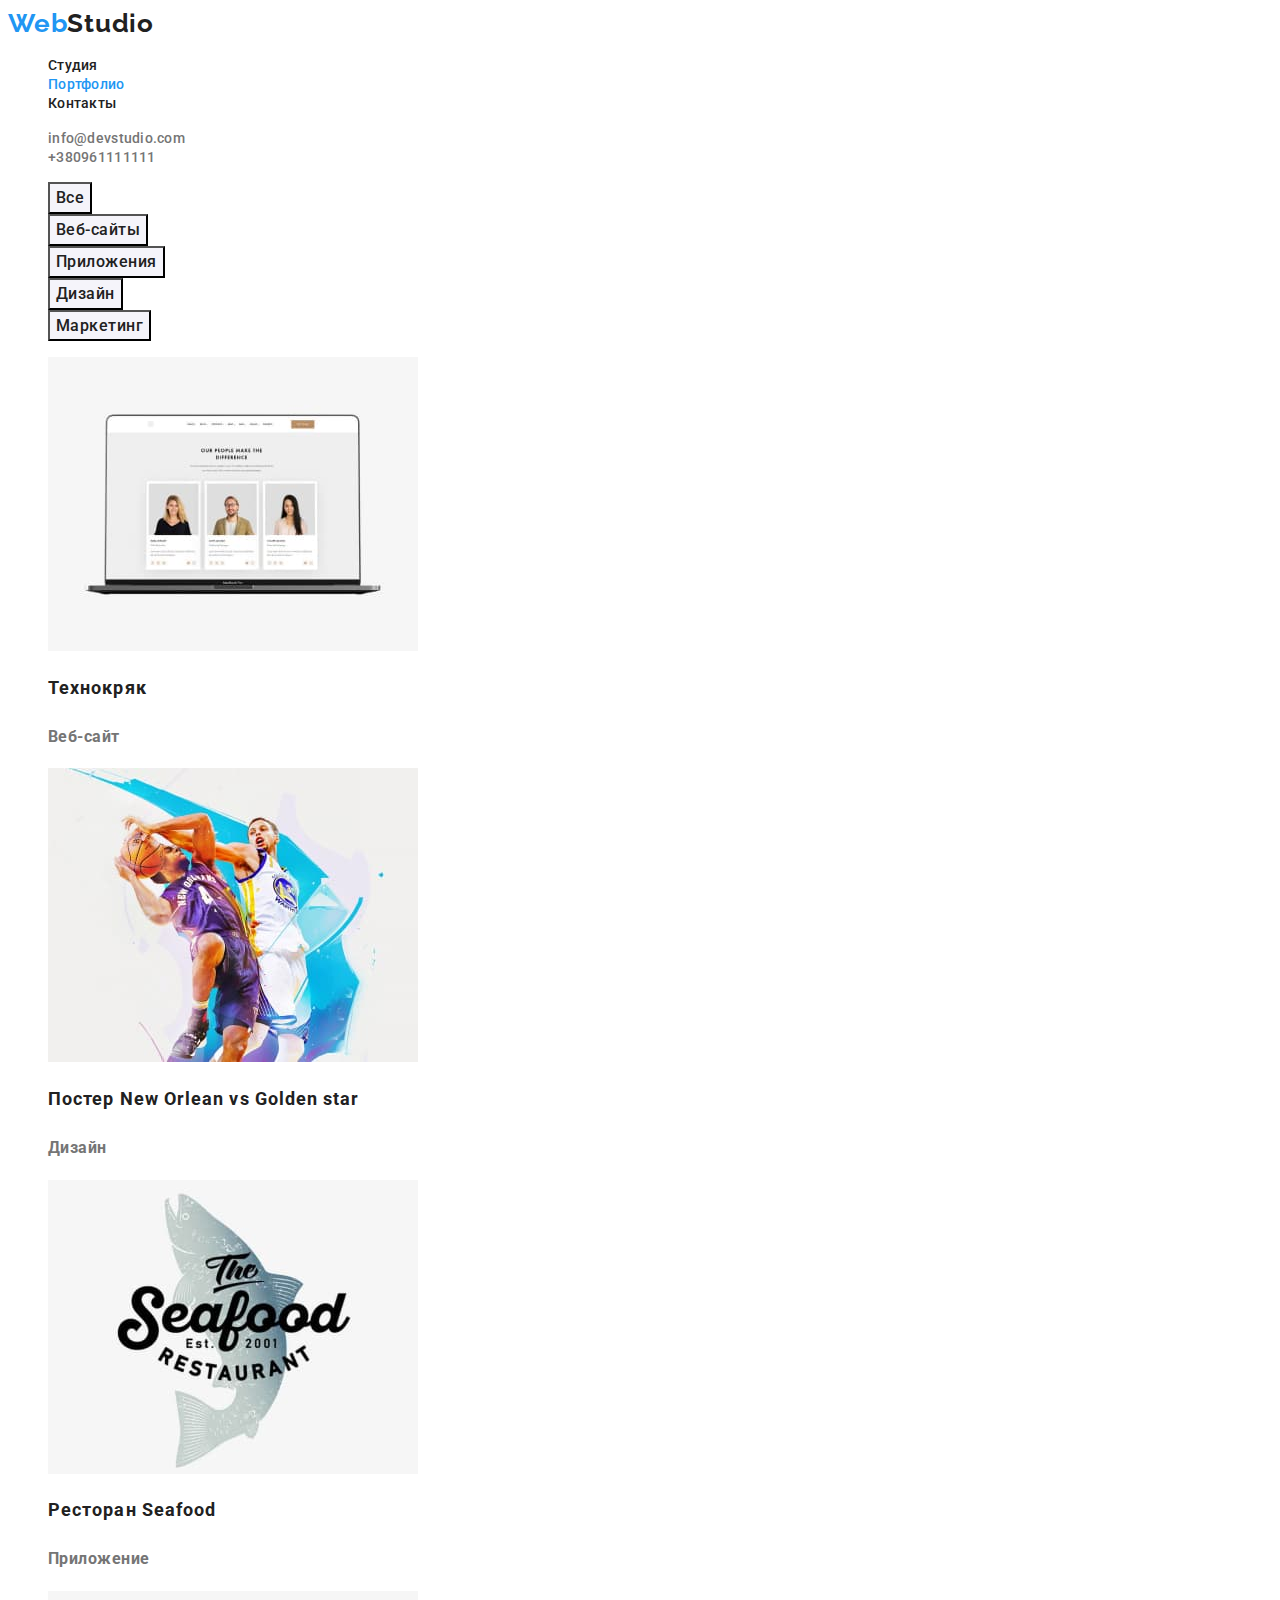
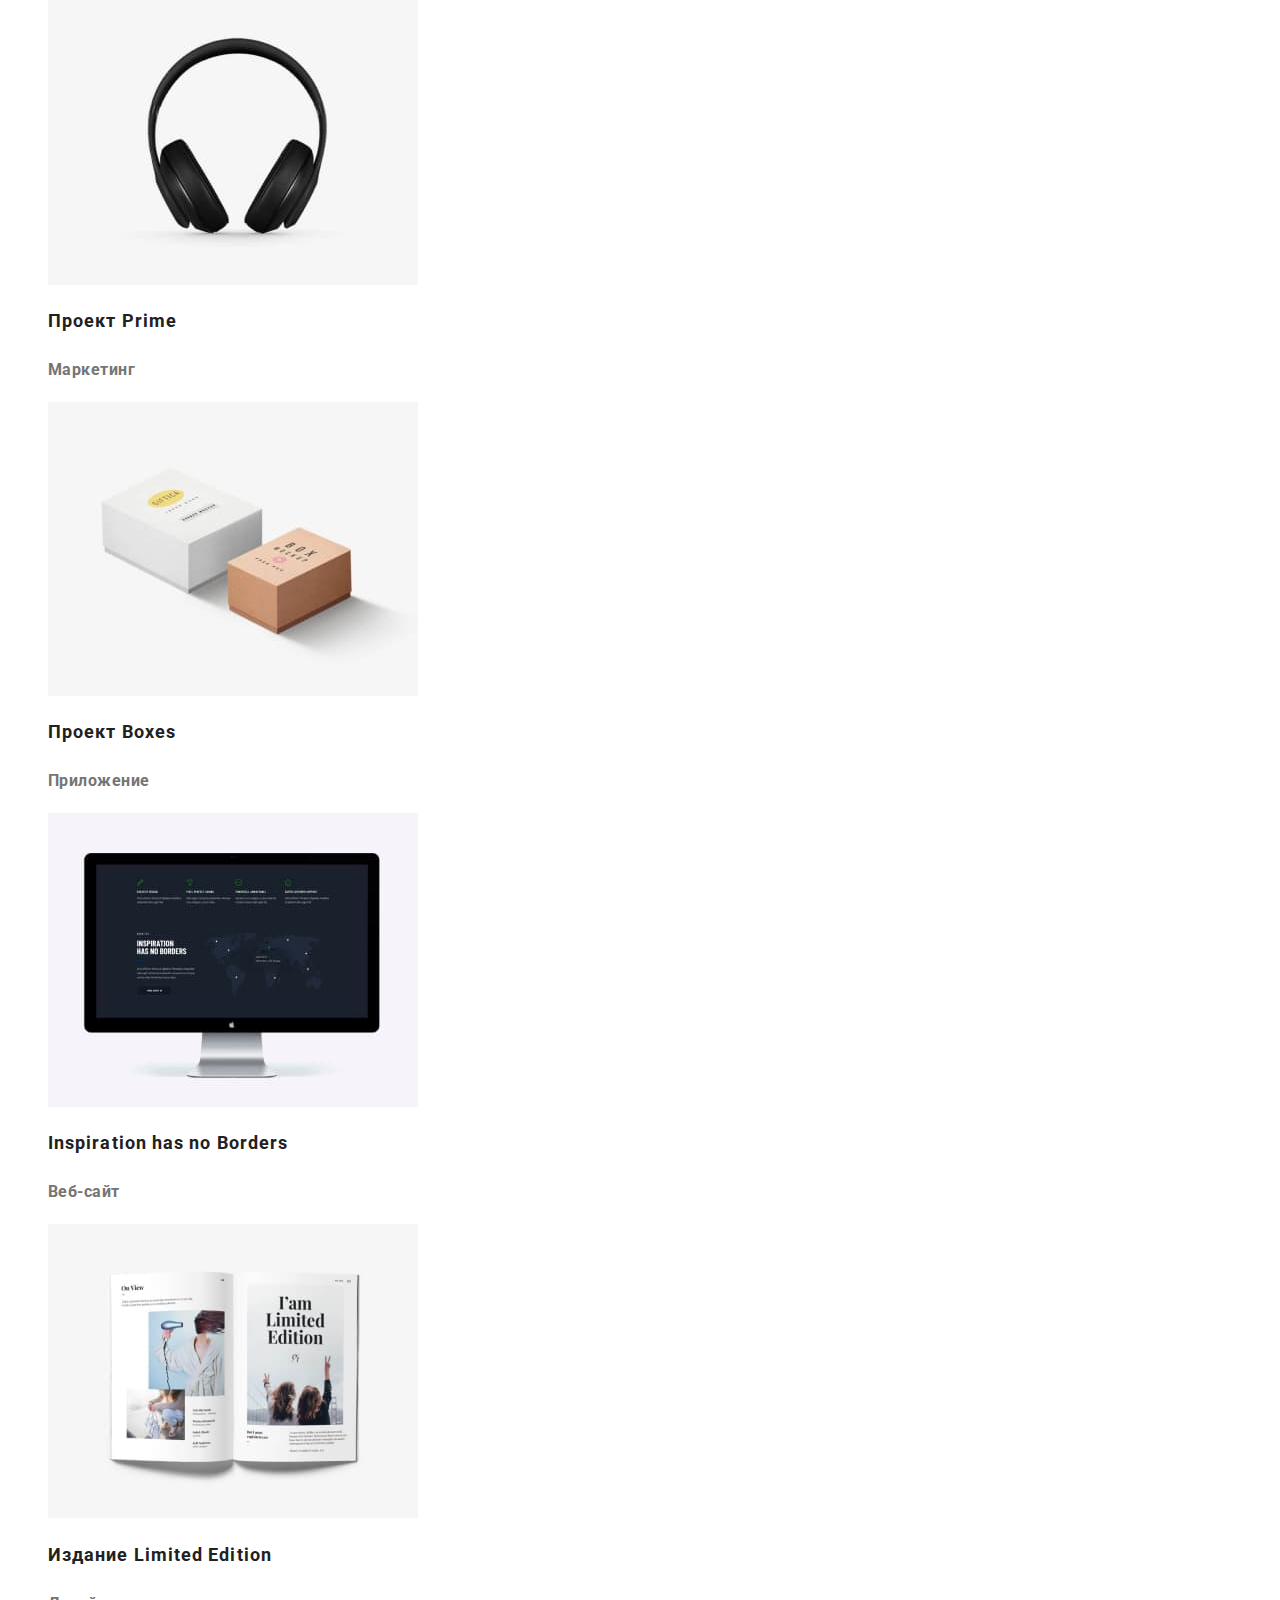
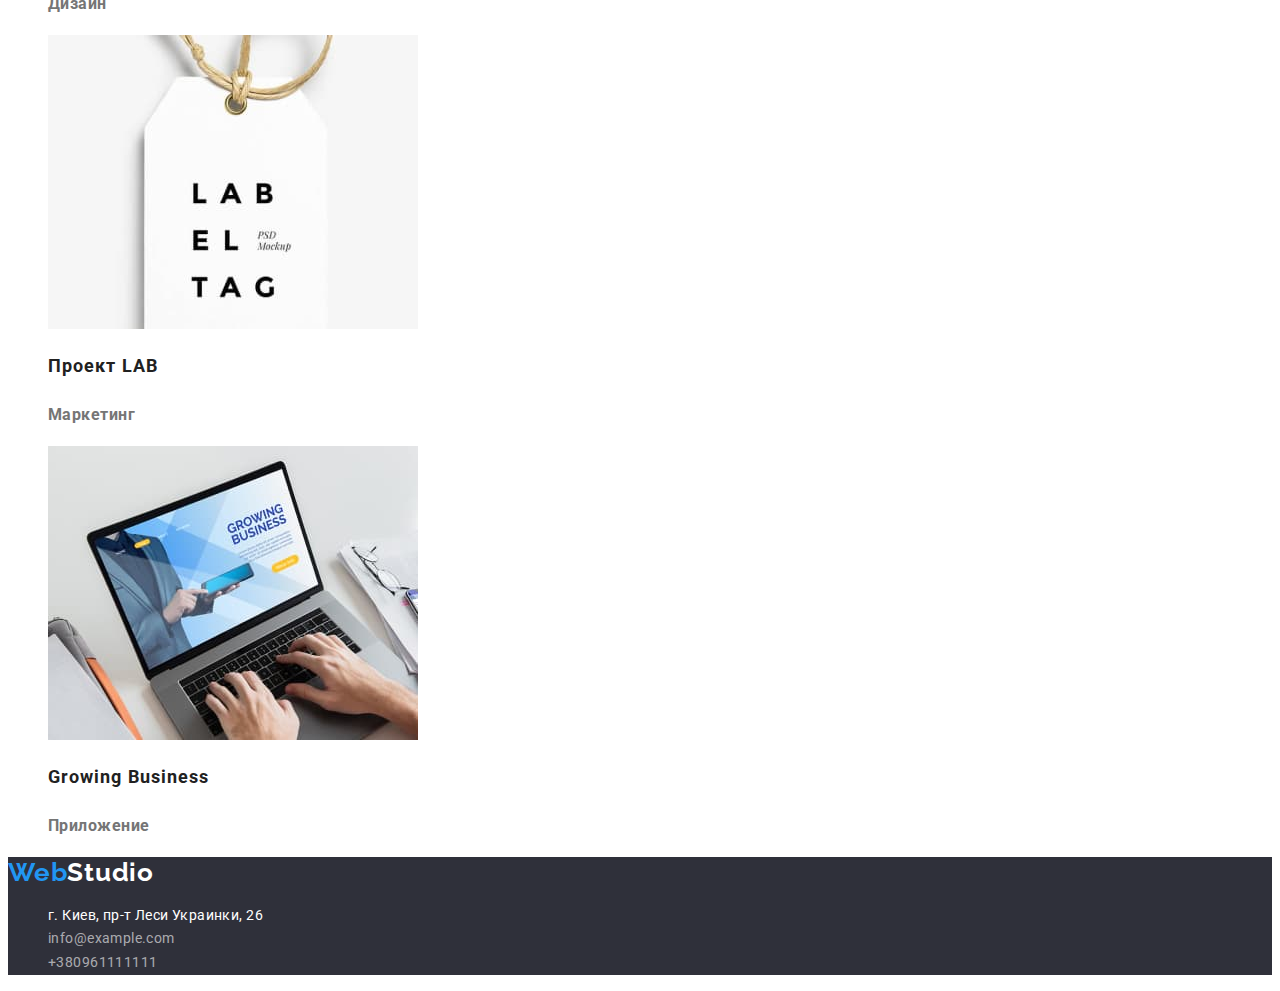
==== portfolio.html @ d982c3d4 "Initial commit" ====
<!DOCTYPE html>
<html lang="en">
  <head>
    <meta charset="UTF-8" />
    <meta http-equiv="X-UA-Compatible" content="IE=edge" />
    <meta name="viewport" content="width=device-width, initial-scale=1.0" />
    <title>Портфолио</title>
    <!--Шрифты-->
    <link
      rel="stylesheet"
      href="https://fonts.googleapis.com/css2?family=Raleway:wght@700&family=Roboto:wght@400;500;700;900&display=swap"
    />
    <link rel="stylesheet" href="./css/styles.css" />
  </head>
  <body>
    <!--Шапка сайта-->
    <header class="header">
      <!--Логотип-->
      <a class="logo-left link" href="./index.html" lang="en"
        >Web<span class="logo-right">Studio</span></a
      >
      <!--Навигация сайта-->
      <nav class="navigation">
        <ul class="navigation-list">
          <li class="navigation-item"><a class="nav-link link" href="./index.html">Студия</a></li>
          <li class="navigation-item">
            <a class="current link" href="./portfolio.html">Портфолио</a>
          </li>
          <li class="navigation-item"><a class="nav-link link" href="">Контакты</a></li>
        </ul>
      </nav>
      <!--Контакты-->
      <ul class="header-group">
        <li class="header-group-item">
          <a class="header-email-phone link" href="mailto:info@devstudio.com">info@devstudio.com</a>
        </li>
        <li class="header-group-item">
          <a class="header-email-phone link" href="tel:+380961111111">+380961111111</a>
        </li>
      </ul>
    </header>
    <main>
      <!--Секция фильтр-->
      <section>
        <h1 class="filter-title visually-hidden">Фильтр</h1>
        <ul class="filter-list-btn">
          <li><button class="btn-filter" type="button">Все</button></li>
          <li><button class="btn-filter" type="button">Веб-сайты</button></li>
          <li><button class="btn-filter" type="button">Приложения</button></li>
          <li><button class="btn-filter" type="button">Дизайн</button></li>
          <li><button class="btn-filter" type="button">Маркетинг</button></li>
        </ul>
        <ul class="services">
          <li class="services-item">
            <a href=""
              ><img
                src="./images/img-portfolio/technocryac.jpg"
                alt="Ноутбук"
                width="370"
                height="294" /></a
            ><h2 class="services-name">Технокряк
            <p class="services-text">Веб-сайт</p>
          </li>
          <li class="services-item">
            <a href=""
              ><img
                src="./images/img-portfolio/poster.jpg"
                alt="Баскетболисты"
                width="370"
                height="294" /></a
            ><h2 class="services-name">Постер New Orlean vs Golden star
            <p class="services-text">Дизайн</p>
          </li>
          <li class="services-item">
            <a href=""
              ><img
                src="./images/img-portfolio/restaurant.jpg"
                alt="Борд ресторана"
                width="370"
                height="294" /></a
            ><h2 class="services-name">Ресторан Seafood
            <p class="services-text">Приложение</p>
          </li>
          <li class="services-item">
            <a href=""
              ><img
                src="./images/img-portfolio/project.jpg"
                alt="Наушники"
                width="370"
                height="294" /></a
            ><h2 class="services-name">Проект Prime
            <p class="services-text">Маркетинг</p>
          </li>
          <li class="services-item">
            <a href=""
              ><img
                src="./images/img-portfolio/boxes.jpg"
                alt="Две коробки"
                width="370"
                height="294" /></a
            ><h2 class="services-name">Проект Boxes
            <p class="services-text">Приложение</p>
          </li>
          <li class="services-item">
            <a href=""
              ><img
                src="./images/img-portfolio/edition.jpg"
                alt="Монитор"
                width="370"
                height="294" /></a
            ><h2 class="services-name">Inspiration has no Borders
            <p class="services-text">Веб-сайт</p>
          </li>
          <li class="services-item">
            <a href=""
              ><img
                src="./images/img-portfolio/limited.jpg"
                alt="Открытая книга"
                width="370"
                height="294" /></a
            ><h2 class="services-name">Издание Limited Edition
            <p class="services-text">Дизайн</p>
          </li>
          <li class="services-item">
            <a href=""
              ><img
                src="./images/img-portfolio/lab.jpg"
                alt="Рекламный брелок"
                width="370"
                height="294" /></a
            ><h2 class="services-name">Проект LAB
            <p class="services-text">Маркетинг</p>
          </li>
          <li class="services-item">
            <a href=""
              ><img
                src="./images/img-portfolio/bisness.jpg"
                alt="Пальцы на клавиатуре ноутбука"
                width="370"
                height="294" /></a
            ><h2 class="services-name">Growing Business
            <p class="services-text">Приложение</p>
          </li>
        </ul>
      </section>
    </main>
      <!--Подвальная часть сайта-->
      <footer class="footer">
        <!--Логотип-->
        <a class="logo-left link" href="./index.html" lang="en"
          >Web<span class="logo-right-foot">Studio</span></a
        >
        <address class="address">
          <ul class="address-list">
            <li class="address-link">
              <a
                class="address-link link"
                href="https://goo.gl/maps/f1McvQRz6KP4o4kd8"
                target="_blank"
                rel="noreferrer noopener"
                >г. Киев, пр-т Леси Украинки, 26</a
              >
            </li>
            <li class="address-link">
              <a class="email-link link" href="mailto:info@example.com">info@example.com</a>
            </li>
            <li class="address-link">
              <a class="tel-link link" href="tel:+380961111111">+380961111111</a>
            </li>
          </ul>
        </address>
      </footer>
  </body>
</html>
---- css/styles.css ----
:root {
  /* --fonts-- */
--main-font:'Roboto', sans-serif;
--second-font: 'Raleway', sans-serif;

  /* --text colors-- */
--accent-cl: #212121;
--main-text-cl: #FFFFFF;
--second-text-cl: #2196F3;
--email-phone-cl: #757575;
--btn-text-color: #F5F4FA;

  /* --bacground color-- s*/
--main-color:#FFFFFF;
--second-color: #F5F4FA;
--third-color: #2F303A;
--section-color: #E5E5E5;
--btn-color: #2196F3;
--btn-bg-color: #188CE8;
}

/* --File Index.html-- */


body {
  font-family: var(--main-font);
  background-color: var(--main-color);
  color: var(--accent-cl);
}

.link {
  text-decoration: none;
}

.visually-hidden {
  position: absolute;
  width: 1px;
  height: 1px;
  margin: -1px;
  border: 0;
  padding: 0;
  white-space: nowrap;
  clip-path: inset(100%);
  clip: rect(0 0 0 0);
  overflow: hidden;
}

/* --Header section-- */

.navigation-list, .header-group {
  list-style: none;
}

.header {
 background-color: var(--main-color);
} 

.logo-left {
  font-family: var(--second-font);
  font-weight: 700;
  font-size: 26px;
  line-height: 1.19;
  letter-spacing: 0.03em;
  color: var(--second-text-cl);
}

.logo-right {
  color: var(--accent-cl);
}

.logo-right-foot {
color: var(--main-text-cl);
}

.nav-link {
  font-weight: 500;
  font-size: 14px;
  line-height: 1.14;
  letter-spacing: 0.02em;
  color: var(--accent-cl);
}

.nav-link:hover, .nav-link:focus {
  color: var(--second-text-cl);
}

.current {
  font-weight: 500;
  font-size: 14px;
  line-height: 1.14;
  letter-spacing: 0.02em;
  color: var(--second-text-cl);
  list-style: none;
}
 
 .header-email-phone{
   font-weight: 500;
   font-size: 14px;
   line-height: 1.14;
   letter-spacing: 0.02em;
   color: var(--email-phone-cl);
 }

.header-email-phone:hover, .header-email-phone:focus {
color: var(--second-text-cl);
}

/* --Hero section-- */

.hero {
  background-color: var(--third-color);
}
.hero-title {
  font-weight: 900;
  font-size: 44px;
  line-height: 1.36;
  text-align: center;
  letter-spacing: 0.06em;
  text-transform: uppercase;
  color: var(--main-text-cl);
}

.hero-btn {
  background-color: var(--btn-color);
  color: var(--main-text-cl);
  font-family: inherit;
  font-weight: 700;
  font-size: 16px;
  line-height: 1.19;
  display: flex;
  align-items: center;
  text-align: center;
  letter-spacing: 0.06em;
  box-shadow: 0px 4px 4px rgba(0, 0, 0, 0.15);
  border-radius: 4px;
  cursor: pointer;
} 

.hero-btn:hover, .hero-btn:focus {
  background-color: var(--btn-bg-color);
  color: var(--btn-text-color);
}

/* --about section-- */

  .about-list {
list-style: none;
}

.about-title {
  font-weight: 700;
  font-size: 36px;
  line-height: 1.17;
  text-align: center;
  letter-spacing: 0.03em;
  color: var(--accent-cl);
}


.about-item-title {
    font-weight: 700;
    font-size: 14px;
    line-height: 1.71;
    letter-spacing: 0.03em;
    text-transform: uppercase;
    color: var(--accent-cl);
    }

  .about-text {
    font-size: 14px;
    line-height: 1.71;
    letter-spacing: 0.03em;
    color: var(--email-phone-cl);
    }
    
        /* --work section-- */

  .work-list {
    list-style: none;
  }

  .work-title {
    font-weight: 700;
    font-size: 36px;
    line-height: 1.17;
    text-align: center;
    letter-spacing: 0.03em;
    color: var(--accent-cl);
  }

    /* --team section-- */


  .team {
    background-color: var(--second-color);
  }

  .team-list {
    list-style: none;
  }

  .team-title {
    font-weight: 700;
    font-size: 36px;
    line-height: 1.17;
    text-align: center;
    letter-spacing: 0.03em;
    color: var(--accent-cl);
  }

  .team-worker {
    font-weight: 500;
    font-size: 16px;
    line-height: 1.19;
    text-align: center;
    letter-spacing: 0.03em;
    color: var(--accent-cl);
  }

  .team-position {
    font-weight: 400;
    font-size: 16px;
    line-height: 1.19;
    text-align: center;
    letter-spacing: 0.03em;
    color: var(--email-phone-cl);
  }

    /* --Footer section-- */

.footer {
  background-color: var(--third-color);
}

.address {
  font-style: normal;
}

.address-list {
  list-style: none;
}

.address-list {
  text-decoration: none;
}

.address-link {
  font-weight: 400;
  font-size: 14px;
  line-height: 1.7;
  letter-spacing: 0.03em; 
  color: var(--main-text-cl);
}

.address-link:hover, .address-link:focus {
  color: var(--second-text-cl);
}

.email-link, .tel-link {
  font-weight: 400;
  font-size: 14px;
  line-height: 1.71;
  letter-spacing: 0.03em;
  color: rgba(255, 255, 255, 0.6);
}

 .email-link:hover, .email-link:focus {
color: var(--second-text-cl);
}
 
 .tel-link:hover, .tel-link:focus {
color: var(--second-text-cl);
}

/* --File Portfolio.html-- */

/* --Filtr section-- */

.btn-filter {
  font-family: inherit;
  font-weight: 500;
  font-size: 16px;
  line-height: 1.62;
  text-align: center;
  letter-spacing: 0.03em;
  color: var(--accent-cl);
  background-color: var(--second-color);
  cursor: pointer;
}

.btn-filter:hover, .btn-filter:focus {
  background-color: var(--btn-color);
  color: var(--main-text-cl);
}

.filter-list-btn {
  list-style: none;
}

.services-name {
  font-weight: 700;
  font-size: 18px;
  line-height: 2.0;
  letter-spacing: 0.06em;
  color: var(--accent-cl);
  vertical-align: top;
}

.services-text {
  font-size: 16px;
  line-height: 1.88;
  letter-spacing: 0.03em;
  color: var(--email-phone-cl);
}

.services {
  list-style: none;
}
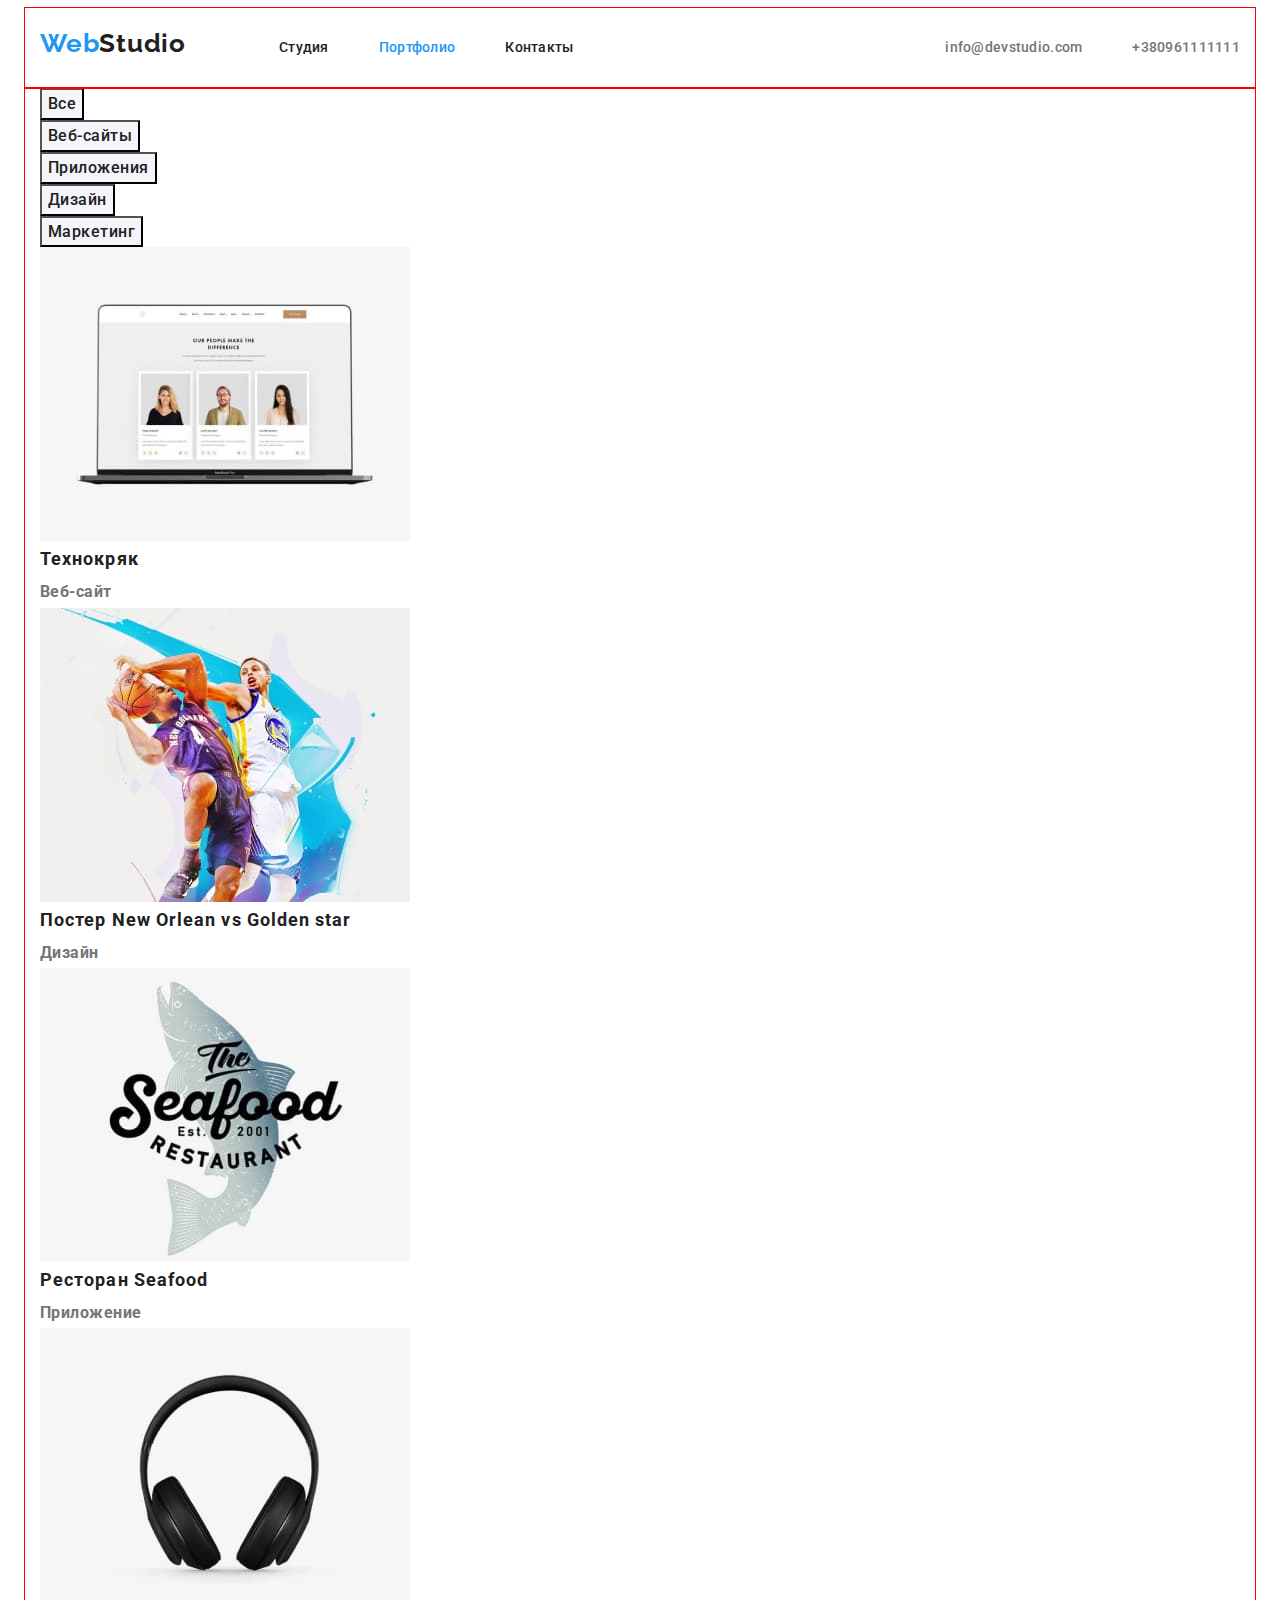
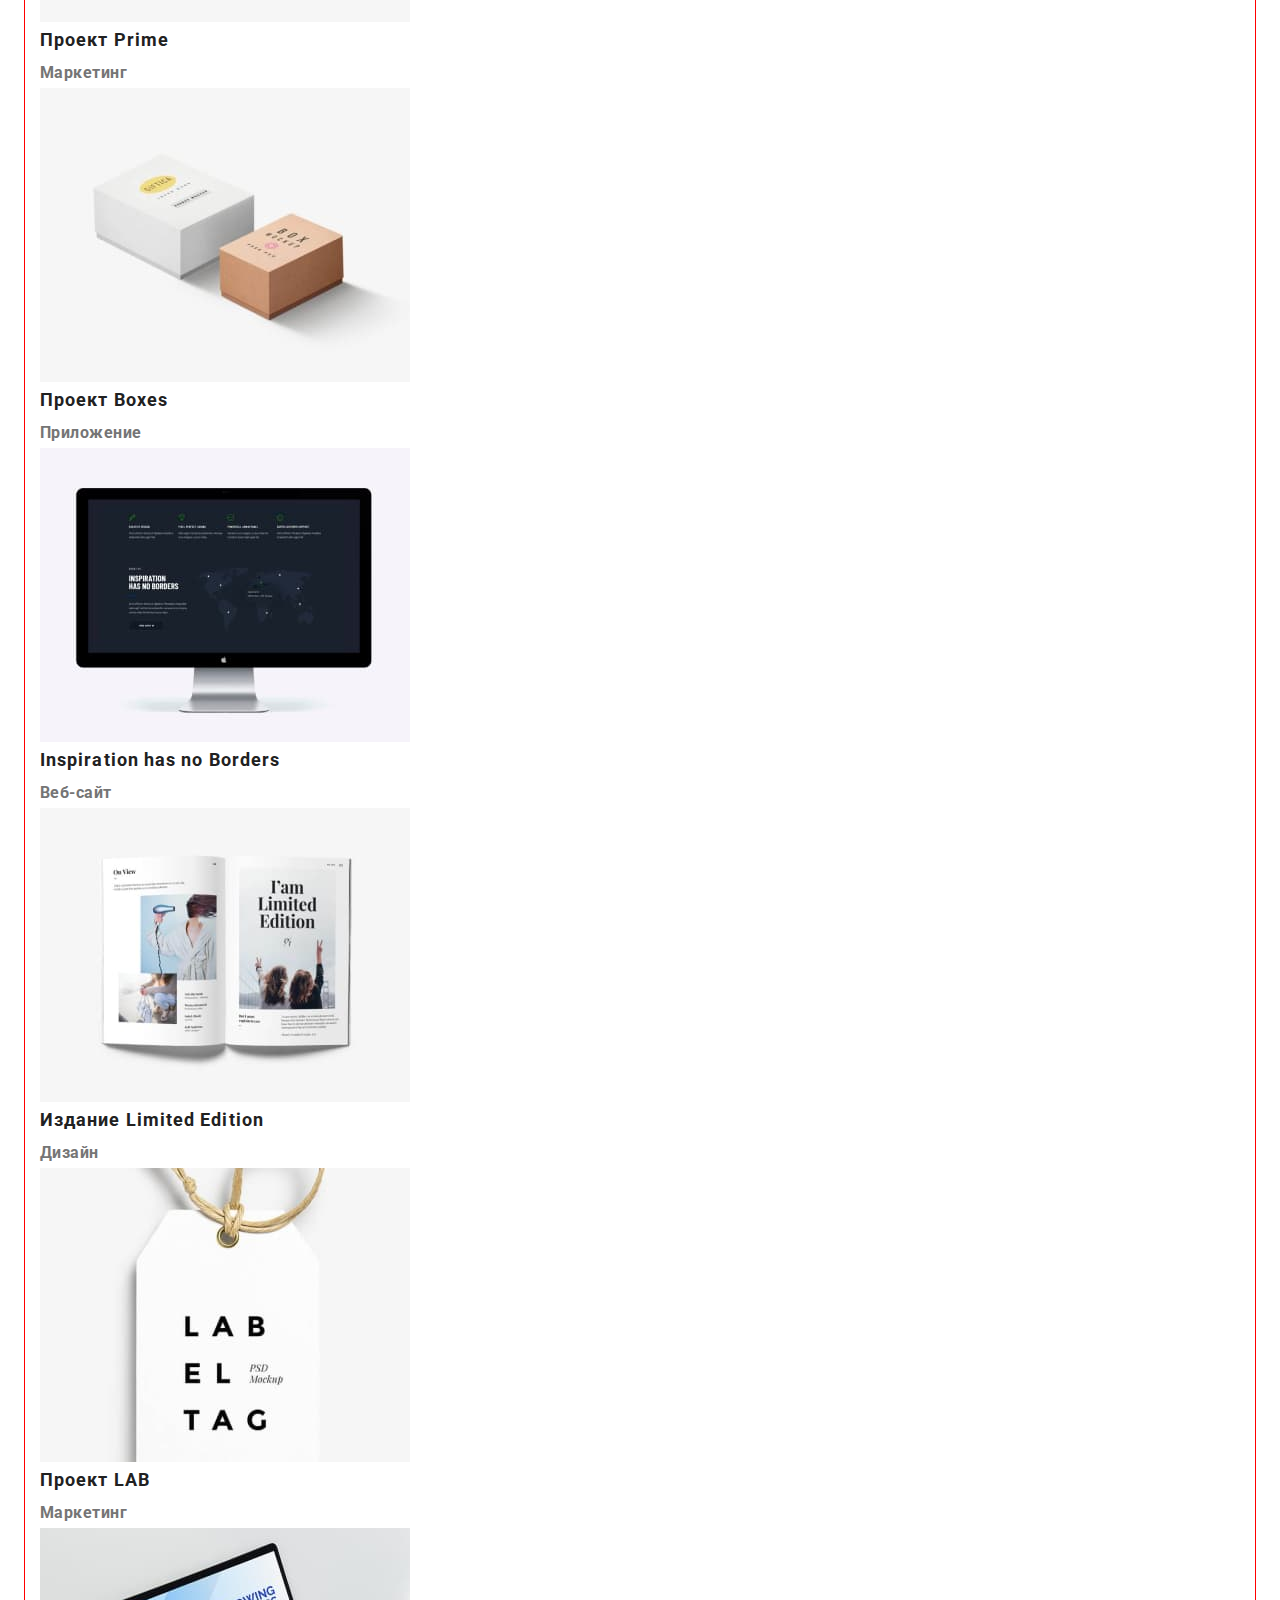
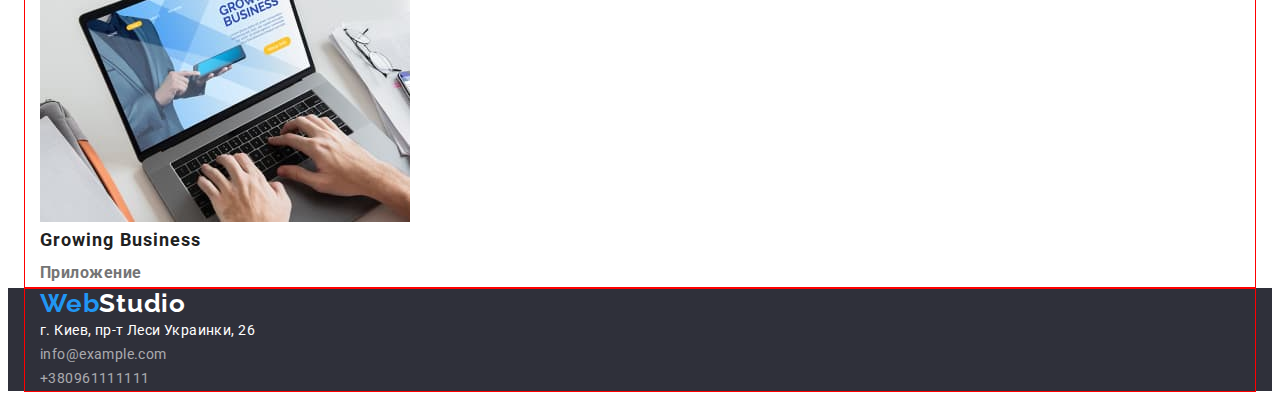
==== commit c059ead5: "Создал репозиторий №3 и сделал header" ====
--- a/portfolio.html
+++ b/portfolio.html
@@ -10,47 +10,59 @@
       rel="stylesheet"
       href="https://fonts.googleapis.com/css2?family=Raleway:wght@700&family=Roboto:wght@400;500;700;900&display=swap"
     />
+    <!--Нормализация-->
+    <link
+      rel="stylesheet"
+      href="https://cdnjs.cloudflare.com/ajax/libs/modern-normalize/1.1.0/modern-normalize.min.css"
+      integrity="sha512-wpPYUAdjBVSE4KJnH1VR1HeZfpl1ub8YT/NKx4PuQ5NmX2tKuGu6U/JRp5y+Y8XG2tV+wKQpNHVUX03MfMFn9Q=="
+      crossorigin="anonymous"
+      referrerpolicy="no-referrer"
+    />
     <link rel="stylesheet" href="./css/styles.css" />
   </head>
   <body>
     <!--Шапка сайта-->
     <header class="header">
-      <!--Логотип-->
-      <a class="logo-left link" href="./index.html" lang="en"
-        >Web<span class="logo-right">Studio</span></a
-      >
-      <!--Навигация сайта-->
-      <nav class="navigation">
-        <ul class="navigation-list">
-          <li class="navigation-item"><a class="nav-link link" href="./index.html">Студия</a></li>
-          <li class="navigation-item">
-            <a class="current link" href="./portfolio.html">Портфолио</a>
+      <div class="container header-container">
+        <!--Логотип-->
+        <a class="logo-left link" href="./index.html" lang="en"
+          >Web<span class="logo-right">Studio</span></a
+        >
+        <!--Навигация сайта-->
+        <nav class="navigation">
+          <ul class="navigation-list list">
+            <li class="navigation-item"><a class="link nav-link" href="./index.html">Студия</a></li>
+            <li class="navigation-item">
+              <a class="current nav-link link" href="./portfolio.html">Портфолио</a>
+            </li>
+            <li class="navigation-item"><a class="nav-link link" href="">Контакты</a></li>
+          </ul>
+        </nav>
+        <!--Контакты-->
+        <ul class="header-group list">
+          <li class="header-group-item">
+            <a class="header-email link" href="mailto:info@devstudio.com"
+              >info@devstudio.com</a
+            >
           </li>
-          <li class="navigation-item"><a class="nav-link link" href="">Контакты</a></li>
+          <li class="header-group-item">
+            <a class="header-phone link" href="tel:+380961111111">+380961111111</a>
+          </li>
         </ul>
-      </nav>
-      <!--Контакты-->
-      <ul class="header-group">
-        <li class="header-group-item">
-          <a class="header-email-phone link" href="mailto:info@devstudio.com">info@devstudio.com</a>
-        </li>
-        <li class="header-group-item">
-          <a class="header-email-phone link" href="tel:+380961111111">+380961111111</a>
-        </li>
-      </ul>
+      </div>
     </header>
     <main>
       <!--Секция фильтр-->
       <section>
-        <h1 class="filter-title visually-hidden">Фильтр</h1>
-        <ul class="filter-list-btn">
+       <div class="container"> <h1 class="filter-title visually-hidden">Фильтр</h1>
+        <ul class="filter-list-btn list">
           <li><button class="btn-filter" type="button">Все</button></li>
           <li><button class="btn-filter" type="button">Веб-сайты</button></li>
           <li><button class="btn-filter" type="button">Приложения</button></li>
           <li><button class="btn-filter" type="button">Дизайн</button></li>
           <li><button class="btn-filter" type="button">Маркетинг</button></li>
         </ul>
-        <ul class="services">
+        <ul class="services list">
           <li class="services-item">
             <a href=""
               ><img
@@ -141,17 +153,18 @@
             ><h2 class="services-name">Growing Business
             <p class="services-text">Приложение</p>
           </li>
-        </ul>
+        </ul></div>
       </section>
     </main>
       <!--Подвальная часть сайта-->
-      <footer class="footer">
+       <footer class="footer">
+      <div class="container">
         <!--Логотип-->
         <a class="logo-left link" href="./index.html" lang="en"
           >Web<span class="logo-right-foot">Studio</span></a
         >
         <address class="address">
-          <ul class="address-list">
+          <ul class="address-list list">
             <li class="address-link">
               <a
                 class="address-link link"
@@ -169,6 +182,7 @@
             </li>
           </ul>
         </address>
-      </footer>
+      </div>
+    </footer>
   </body>
-</html>
+</html>--- a/css/styles.css
+++ b/css/styles.css
@@ -28,8 +28,28 @@
   color: var(--accent-cl);
 }
 
+h1,
+h2,
+h3,
+h4,
+h5,
+h6,
+p {
+  margin: 0;
+}
+
+img {
+  display: block;
+}
+
 .link {
   text-decoration: none;
+}
+
+.list {
+  list-style: none;
+  padding: 0;
+  margin: 0;
 }
 
 .visually-hidden {
@@ -45,23 +65,38 @@
   overflow: hidden;
 }
 
+.container {
+
+  outline: 1px solid red;
+
+  width: 1200px;
+  padding-left: 15px;
+  padding-right: 15px;
+  margin-left: auto;
+  margin-right: auto;
+}
+
 /* --Header section-- */
-
-.navigation-list, .header-group {
-  list-style: none;
-}
 
 .header {
  background-color: var(--main-color);
 } 
 
+.header-container {
+  display: flex;
+  align-items: baseline;
+  justify-content: space-between;
+}
+
 .logo-left {
+  margin-right: 93px;
+  color: var(--second-text-cl);
   font-family: var(--second-font);
   font-weight: 700;
   font-size: 26px;
   line-height: 1.19;
   letter-spacing: 0.03em;
-  color: var(--second-text-cl);
+
 }
 
 .logo-right {
@@ -72,37 +107,77 @@
 color: var(--main-text-cl);
 }
 
+.navigation-list {
+  display: flex;
+  align-items: center;
+}
+
+.navigation-item {
+margin-right: 50px;
+}
+
+.navigation-item:last-child {
+  margin-right: 0;
+}
+
+.header-group {
+  display: flex;
+  align-items: center;
+}
+
+.header-group {
+  display: flex;
+  align-items: center;
+  margin-left: auto;
+}
+
 .nav-link {
+  display: block;
+  padding-top: 32px;
+  padding-bottom: 32px;
+  color: var(--accent-cl);
+  font-weight: 500;
+  font-size: 14px;
+  line-height: 1.14;
+  letter-spacing: 0.02em; 
+}
+
+.nav-link:hover, .nav-link:focus {
+  color: var(--second-text-cl);
+}
+
+.current {
+  color: var(--second-text-cl);
   font-weight: 500;
   font-size: 14px;
   line-height: 1.14;
   letter-spacing: 0.02em;
-  color: var(--accent-cl);
-}
-
-.nav-link:hover, .nav-link:focus {
-  color: var(--second-text-cl);
-}
-
-.current {
-  font-weight: 500;
-  font-size: 14px;
-  line-height: 1.14;
-  letter-spacing: 0.02em;
-  color: var(--second-text-cl);
   list-style: none;
 }
+
+
  
- .header-email-phone{
+ .header-email, .header-phone {
+   display: block;
+   padding-top: 32px;
+   padding-bottom: 32px;
+   color: var(--email-phone-cl);
    font-weight: 500;
    font-size: 14px;
    line-height: 1.14;
-   letter-spacing: 0.02em;
-   color: var(--email-phone-cl);
+   letter-spacing: 0.02em;  
+ } 
+
+ .header-email {
+   margin-right: 50px;
  }
 
-.header-email-phone:hover, .header-email-phone:focus {
+.header-email:hover, .header-email:focus {
 color: var(--second-text-cl);
+}
+
+.header-phone:hover, .header-phone:focus {
+  color: var(--second-text-cl);
 }
 
 /* --Hero section-- */
@@ -143,10 +218,6 @@
 
 /* --about section-- */
 
-  .about-list {
-list-style: none;
-}
-
 .about-title {
   font-weight: 700;
   font-size: 36px;
@@ -175,10 +246,6 @@
     
         /* --work section-- */
 
-  .work-list {
-    list-style: none;
-  }
-
   .work-title {
     font-weight: 700;
     font-size: 36px;
@@ -195,10 +262,6 @@
     background-color: var(--second-color);
   }
 
-  .team-list {
-    list-style: none;
-  }
-
   .team-title {
     font-weight: 700;
     font-size: 36px;
@@ -234,10 +297,6 @@
 
 .address {
   font-style: normal;
-}
-
-.address-list {
-  list-style: none;
 }
 
 .address-list {
@@ -293,9 +352,6 @@
   color: var(--main-text-cl);
 }
 
-.filter-list-btn {
-  list-style: none;
-}
 
 .services-name {
   font-weight: 700;
@@ -311,9 +367,4 @@
   line-height: 1.88;
   letter-spacing: 0.03em;
   color: var(--email-phone-cl);
-}
-
-.services {
-  list-style: none;
-}
-
+}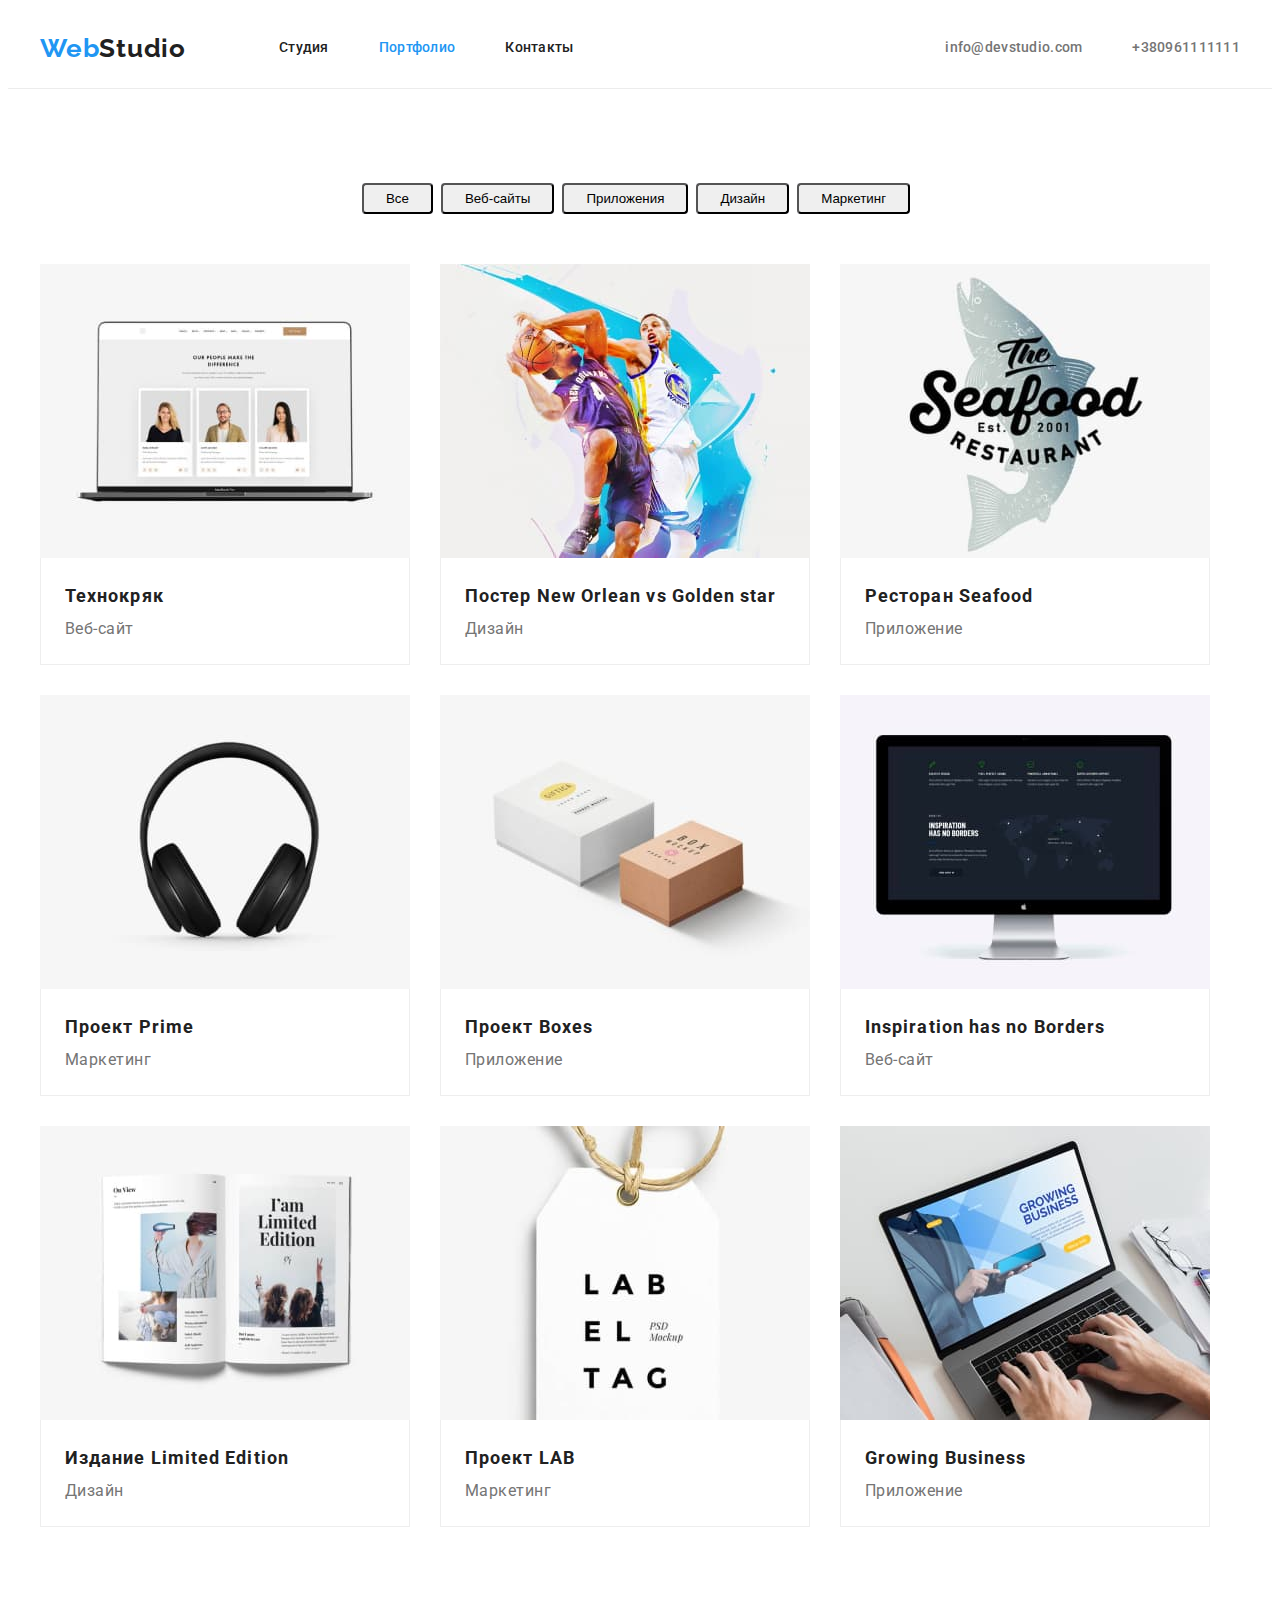
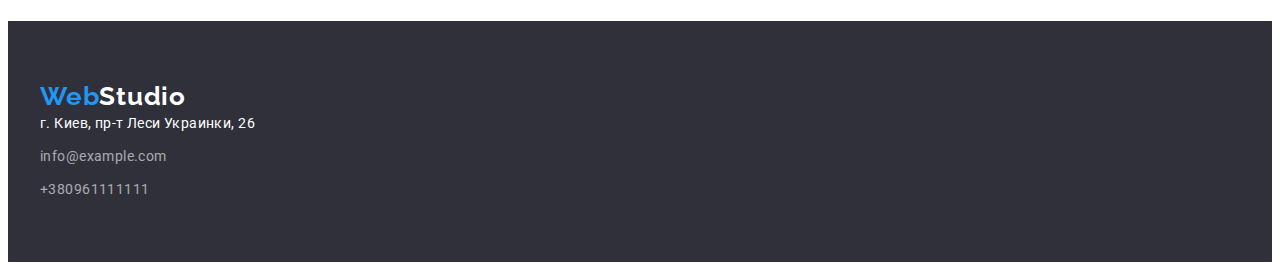
==== commit 59426821: "Сделал первоначальную версию проекта" ====
--- a/portfolio.html
+++ b/portfolio.html
@@ -41,9 +41,7 @@
         <!--Контакты-->
         <ul class="header-group list">
           <li class="header-group-item">
-            <a class="header-email link" href="mailto:info@devstudio.com"
-              >info@devstudio.com</a
-            >
+            <a class="header-email link" href="mailto:info@devstudio.com">info@devstudio.com</a>
           </li>
           <li class="header-group-item">
             <a class="header-phone link" href="tel:+380961111111">+380961111111</a>
@@ -53,111 +51,140 @@
     </header>
     <main>
       <!--Секция фильтр-->
-      <section>
-       <div class="container"> <h1 class="filter-title visually-hidden">Фильтр</h1>
-        <ul class="filter-list-btn list">
-          <li><button class="btn-filter" type="button">Все</button></li>
-          <li><button class="btn-filter" type="button">Веб-сайты</button></li>
-          <li><button class="btn-filter" type="button">Приложения</button></li>
-          <li><button class="btn-filter" type="button">Дизайн</button></li>
-          <li><button class="btn-filter" type="button">Маркетинг</button></li>
-        </ul>
-        <ul class="services list">
-          <li class="services-item">
-            <a href=""
-              ><img
-                src="./images/img-portfolio/technocryac.jpg"
-                alt="Ноутбук"
-                width="370"
-                height="294" /></a
-            ><h2 class="services-name">Технокряк
-            <p class="services-text">Веб-сайт</p>
-          </li>
-          <li class="services-item">
-            <a href=""
-              ><img
-                src="./images/img-portfolio/poster.jpg"
-                alt="Баскетболисты"
-                width="370"
-                height="294" /></a
-            ><h2 class="services-name">Постер New Orlean vs Golden star
-            <p class="services-text">Дизайн</p>
-          </li>
-          <li class="services-item">
-            <a href=""
-              ><img
-                src="./images/img-portfolio/restaurant.jpg"
-                alt="Борд ресторана"
-                width="370"
-                height="294" /></a
-            ><h2 class="services-name">Ресторан Seafood
-            <p class="services-text">Приложение</p>
-          </li>
-          <li class="services-item">
-            <a href=""
-              ><img
-                src="./images/img-portfolio/project.jpg"
-                alt="Наушники"
-                width="370"
-                height="294" /></a
-            ><h2 class="services-name">Проект Prime
-            <p class="services-text">Маркетинг</p>
-          </li>
-          <li class="services-item">
-            <a href=""
-              ><img
-                src="./images/img-portfolio/boxes.jpg"
-                alt="Две коробки"
-                width="370"
-                height="294" /></a
-            ><h2 class="services-name">Проект Boxes
-            <p class="services-text">Приложение</p>
-          </li>
-          <li class="services-item">
-            <a href=""
-              ><img
-                src="./images/img-portfolio/edition.jpg"
-                alt="Монитор"
-                width="370"
-                height="294" /></a
-            ><h2 class="services-name">Inspiration has no Borders
-            <p class="services-text">Веб-сайт</p>
-          </li>
-          <li class="services-item">
-            <a href=""
-              ><img
-                src="./images/img-portfolio/limited.jpg"
-                alt="Открытая книга"
-                width="370"
-                height="294" /></a
-            ><h2 class="services-name">Издание Limited Edition
-            <p class="services-text">Дизайн</p>
-          </li>
-          <li class="services-item">
-            <a href=""
-              ><img
-                src="./images/img-portfolio/lab.jpg"
-                alt="Рекламный брелок"
-                width="370"
-                height="294" /></a
-            ><h2 class="services-name">Проект LAB
-            <p class="services-text">Маркетинг</p>
-          </li>
-          <li class="services-item">
-            <a href=""
-              ><img
-                src="./images/img-portfolio/bisness.jpg"
-                alt="Пальцы на клавиатуре ноутбука"
-                width="370"
-                height="294" /></a
-            ><h2 class="services-name">Growing Business
-            <p class="services-text">Приложение</p>
-          </li>
-        </ul></div>
+      <section class="section">
+        <div class="container">
+          <h1 class="filter-title visually-hidden">Фильтр</h1>
+          <ul class="filter-list-btn list">
+            <li class="btn-item"><button class="btn-filter" type="button">Все</button></li>
+            <li class="btn-item"><button class="btn-filter" type="button">Веб-сайты</button></li>
+            <li class="btn-item"><button class="btn-filter" type="button">Приложения</button></li>
+            <li class="btn-item"><button class="btn-filter" type="button">Дизайн</button></li>
+            <li class="btn-item"><button class="btn-filter" type="button">Маркетинг</button></li>
+          </ul>
+          <ul class="services list">
+            <li class="services-item">
+              <a href=""
+                ><img
+                  src="./images/img-portfolio/technocryac.jpg"
+                  alt="Ноутбук"
+                  width="370"
+                  height="294"
+              /></a>
+              <div class="portfolio-card">
+                <h2 class="services-name">Технокряк</h2>
+                <p class="services-text">Веб-сайт</p>
+              </div>
+            </li>
+            <li class="services-item">
+              <a href=""
+                ><img
+                  src="./images/img-portfolio/poster.jpg"
+                  alt="Баскетболисты"
+                  width="370"
+                  height="294"
+              /></a>
+              <div class="portfolio-card">
+                <h2 class="services-name">Постер New Orlean vs Golden star</h2>
+                <p class="services-text">Дизайн</p>
+              </div>
+            </li>
+            <li class="services-item">
+              <a href=""
+                ><img
+                  src="./images/img-portfolio/restaurant.jpg"
+                  alt="Борд ресторана"
+                  width="370"
+                  height="294"
+              /></a>
+              <div class="portfolio-card">
+                <h2 class="services-name">Ресторан Seafood</h2>
+                <p class="services-text">Приложение</p>
+              </div>
+            </li>
+            <li class="services-item">
+              <a href=""
+                ><img
+                  src="./images/img-portfolio/project.jpg"
+                  alt="Наушники"
+                  width="370"
+                  height="294"
+              /></a>
+              <div class="portfolio-card">
+                <h2 class="services-name">Проект Prime</h2>
+                <p class="services-text">Маркетинг</p>
+              </div>
+            </li>
+            <li class="services-item">
+              <a href=""
+                ><img
+                  src="./images/img-portfolio/boxes.jpg"
+                  alt="Две коробки"
+                  width="370"
+                  height="294"
+              /></a>
+              <div class="portfolio-card">
+                <h2 class="services-name">Проект Boxes</h2>
+                <p class="services-text">Приложение</p>
+              </div>
+            </li>
+            <li class="services-item">
+              <a href=""
+                ><img
+                  src="./images/img-portfolio/edition.jpg"
+                  alt="Монитор"
+                  width="370"
+                  height="294"
+              /></a>
+              <div class="portfolio-card">
+                <h2 class="services-name">Inspiration has no Borders</h2>
+                <p class="services-text">Веб-сайт</p>
+              </div>
+            </li>
+            <li class="services-item">
+              <a href=""
+                ><img
+                  src="./images/img-portfolio/limited.jpg"
+                  alt="Открытая книга"
+                  width="370"
+                  height="294"
+              /></a>
+              <div class="portfolio-card">
+                <h2 class="services-name">Издание Limited Edition</h2>
+                <p class="services-text">Дизайн</p>
+              </div>
+            </li>
+            <li class="services-item">
+              <a href=""
+                ><img
+                  src="./images/img-portfolio/lab.jpg"
+                  alt="Рекламный брелок"
+                  width="370"
+                  height="294"
+              /></a>
+              <div class="portfolio-card">
+                <h2 class="services-name">Проект LAB</h2>
+                <p class="services-text">Маркетинг</p>
+              </div>
+            </li>
+            <li class="services-item">
+              <a href=""
+                ><img
+                  src="./images/img-portfolio/bisness.jpg"
+                  alt="Пальцы на клавиатуре ноутбука"
+                  width="370"
+                  height="294"
+              /></a>
+              <div class="portfolio-card">
+                <h2 class="services-name">Growing Business</h2>
+                <p class="services-text">Приложение</p>
+              </div>
+            </li>
+          </ul>
+        </div>
       </section>
     </main>
-      <!--Подвальная часть сайта-->
-       <footer class="footer">
+    <!--Подвальная часть сайта-->
+    <footer class="footer">
       <div class="container">
         <!--Логотип-->
         <a class="logo-left link" href="./index.html" lang="en"
@@ -185,4 +212,4 @@
       </div>
     </footer>
   </body>
-</html>+</html>
--- a/css/styles.css
+++ b/css/styles.css
@@ -17,6 +17,8 @@
 --section-color: #E5E5E5;
 --btn-color: #2196F3;
 --btn-bg-color: #188CE8;
+--border-color: #EEEEEE;
+--border-header-col: #ECECEC;
 }
 
 /* --File Index.html-- */
@@ -34,12 +36,15 @@
 h4,
 h5,
 h6,
-p {
+p,
+ul {
   margin: 0;
 }
 
 img {
   display: block;
+  max-width: 100%;
+  height: auto;
 }
 
 .link {
@@ -65,9 +70,14 @@
   overflow: hidden;
 }
 
+.section {
+  padding-top: 94px;
+  padding-bottom: 94px;
+}
+
 .container {
 
-  outline: 1px solid red;
+  /*outline: 1px solid red;*/
 
   width: 1200px;
   padding-left: 15px;
@@ -79,18 +89,20 @@
 /* --Header section-- */
 
 .header {
- background-color: var(--main-color);
-} 
+  background-color: var(--main-header);
+  border-bottom: 1px solid var(--border-header-col);
+}
 
 .header-container {
   display: flex;
-  align-items: baseline;
-  justify-content: space-between;
-}
-
-.logo-left {
+  align-items: center;
+}
+
+  .logo-left {
   margin-right: 93px;
-  color: var(--second-text-cl);
+  
+  color: var(--second-text-cl);
+
   font-family: var(--second-font);
   font-weight: 700;
   font-size: 26px;
@@ -120,9 +132,22 @@
   margin-right: 0;
 }
 
-.header-group {
-  display: flex;
-  align-items: center;
+.nav-link {
+  display: block;
+  padding-top: 32px;
+  padding-bottom: 32px;
+
+  color: var(--accent-cl);
+
+  font-weight: 500;
+  font-size: 14px;
+  line-height: 1.14;
+  letter-spacing: 0.02em;
+}
+
+.nav-link:hover,
+.nav-link:focus {
+  color: var(--second-text-cl);
 }
 
 .header-group {
@@ -131,46 +156,36 @@
   margin-left: auto;
 }
 
-.nav-link {
-  display: block;
-  padding-top: 32px;
-  padding-bottom: 32px;
-  color: var(--accent-cl);
-  font-weight: 500;
-  font-size: 14px;
-  line-height: 1.14;
-  letter-spacing: 0.02em; 
-}
-
-.nav-link:hover, .nav-link:focus {
-  color: var(--second-text-cl);
-}
-
 .current {
   color: var(--second-text-cl);
+
   font-weight: 500;
   font-size: 14px;
   line-height: 1.14;
   letter-spacing: 0.02em;
   list-style: none;
 }
-
-
  
- .header-email, .header-phone {
-   display: block;
-   padding-top: 32px;
-   padding-bottom: 32px;
-   color: var(--email-phone-cl);
-   font-weight: 500;
-   font-size: 14px;
-   line-height: 1.14;
-   letter-spacing: 0.02em;  
- } 
-
- .header-email {
-   margin-right: 50px;
- }
+.header-email, .header-phone {
+  display: block;
+  padding-top: 32px;
+  padding-bottom: 32px;
+
+  color: var(--email-phone-cl);
+
+  font-weight: 500;
+  font-size: 14px;
+  line-height: 1.14;
+  letter-spacing: 0.02em;  
+} 
+
+.header-group-item {
+  margin-right: 50px;
+}
+
+.header-group-item:last-child {
+margin-right: 0;
+}
 
 .header-email:hover, .header-email:focus {
 color: var(--second-text-cl);
@@ -183,34 +198,54 @@
 /* --Hero section-- */
 
 .hero {
-  background-color: var(--third-color);
+  text-align: center;
+
+  background-color: var(--third-color); 
 }
 .hero-title {
+  display: block;
+  text-align: center;
+  max-width: 696px;
+  margin: 0 auto;
+  
+  color: var(--main-text-cl);
+
   font-weight: 900;
   font-size: 44px;
   line-height: 1.36;
   text-align: center;
   letter-spacing: 0.06em;
-  text-transform: uppercase;
-  color: var(--main-text-cl);
+  text-transform: uppercase;  
 }
 
 .hero-btn {
+  display: flex;
+  padding: 10px 32px;
+  margin-top: 35px;
+  margin-right: auto;
+  margin-left: auto;
+  margin-bottom: 0;
+  min-width: 200px;
+  min-height: 50px;
+  box-shadow: 0px 4px 4px rgba(0, 0, 0, 0.15);
+  border-radius: 4px;
+
   background-color: var(--btn-color);
   color: var(--main-text-cl);
+
+  align-items: center;
+  text-align: center;
+  letter-spacing: 0.06em;
+  box-shadow: 0px 4px 4px rgba(0, 0, 0, 0.15);
+  border-radius: 4px;
   font-family: inherit;
   font-weight: 700;
   font-size: 16px;
   line-height: 1.19;
-  display: flex;
-  align-items: center;
-  text-align: center;
-  letter-spacing: 0.06em;
-  box-shadow: 0px 4px 4px rgba(0, 0, 0, 0.15);
-  border-radius: 4px;
   cursor: pointer;
 } 
 
+ 
 .hero-btn:hover, .hero-btn:focus {
   background-color: var(--btn-bg-color);
   color: var(--btn-text-color);
@@ -218,81 +253,149 @@
 
 /* --about section-- */
 
-.about-title {
+ .about-title {
+   color: var(--accent-cl);
+
+   font-weight: 700;
+   font-size: 36px;
+   line-height: 1.17;
+   text-align: center;
+   letter-spacing: 0.03em;
+ }
+
+.about-list {
+  display: flex;
+  align-items: center;
+}
+
+.about-item {
+  width: 270px;
+  margin-right: 30px;
+}
+
+.about-item:last-child {
+  margin-right: 0;
+}
+
+.about-item-title {
+  margin-bottom: 10px;
+
+  color: var(--accent-cl);
+
+  font-weight: 700;
+  font-size: 14px;
+  line-height: 1.71;
+  letter-spacing: 0.03em;
+  text-transform: uppercase;
+}
+
+.about-text {
+  color: var(--email-phone-cl);
+
+  font-size: 14px;
+  line-height: 1.71;
+  letter-spacing: 0.03em; 
+}
+    
+ /* --work section-- */
+
+.work-title {
+  margin-bottom: 50px;
+
+  color: var(--accent-cl);
+
   font-weight: 700;
   font-size: 36px;
   line-height: 1.17;
   text-align: center;
   letter-spacing: 0.03em;
-  color: var(--accent-cl);
-}
-
-
-.about-item-title {
-    font-weight: 700;
-    font-size: 14px;
-    line-height: 1.71;
-    letter-spacing: 0.03em;
-    text-transform: uppercase;
-    color: var(--accent-cl);
-    }
-
-  .about-text {
-    font-size: 14px;
-    line-height: 1.71;
-    letter-spacing: 0.03em;
-    color: var(--email-phone-cl);
-    }
-    
-        /* --work section-- */
-
-  .work-title {
-    font-weight: 700;
-    font-size: 36px;
-    line-height: 1.17;
-    text-align: center;
-    letter-spacing: 0.03em;
-    color: var(--accent-cl);
-  }
+}
+
+.work-list {
+display: flex;
+align-items: center;
+} 
+
+.work-item {
+  margin-right: 30px;
+}
+.work-item:last-child {
+  margin-right: 0;
+}
 
     /* --team section-- */
 
 
-  .team {
-    background-color: var(--second-color);
-  }
-
-  .team-title {
-    font-weight: 700;
-    font-size: 36px;
-    line-height: 1.17;
-    text-align: center;
-    letter-spacing: 0.03em;
-    color: var(--accent-cl);
-  }
-
-  .team-worker {
-    font-weight: 500;
-    font-size: 16px;
-    line-height: 1.19;
-    text-align: center;
-    letter-spacing: 0.03em;
-    color: var(--accent-cl);
-  }
-
-  .team-position {
-    font-weight: 400;
-    font-size: 16px;
-    line-height: 1.19;
-    text-align: center;
-    letter-spacing: 0.03em;
-    color: var(--email-phone-cl);
-  }
+.team {
+  background-color: var(--second-color);
+}
+
+.team-title {
+  margin-bottom: 50px;
+  color: var(--accent-cl);
+
+  font-weight: 700;
+  font-size: 36px;
+  line-height: 1.17;
+  text-align: center;
+  letter-spacing: 0.03em;  
+}
+
+.team-list {
+  display: flex;
+  text-align: center;
+}
+
+.team-item {
+  margin-right: 30px;
+}
+
+.team-item:last-child {
+  margin-right: 0;
+}
+
+.employee {
+  display: block;
+  padding: 30px 0;
+  background-color: var(--main-color);
+}
+
+
+.team-worker {
+  margin-bottom: 10px;
+
+  color: var(--accent-cl);
+
+  font-weight: 500;
+  font-size: 16px;
+  line-height: 1.19;
+  text-align: center;
+  letter-spacing: 0.03em; 
+}
+
+.team-position {
+  color: var(--email-phone-cl);
+
+  font-weight: 400;
+  font-size: 16px;
+  line-height: 1.19;
+  text-align: center;
+  letter-spacing: 0.03em;
+  
+}
 
     /* --Footer section-- */
 
 .footer {
+  display: block;
+  padding-top: 60px;
+  padding-bottom: 60px;
+
   background-color: var(--third-color);
+}
+
+.logo {
+  margin-bottom: 20px;
 }
 
 .address {
@@ -304,67 +407,148 @@
 }
 
 .address-link {
+  margin-bottom: 9px;
+
+  color: var(--main-text-cl);
+
   font-weight: 400;
   font-size: 14px;
   line-height: 1.7;
-  letter-spacing: 0.03em; 
-  color: var(--main-text-cl);
-}
-
-.address-link:hover, .address-link:focus {
-  color: var(--second-text-cl);
-}
-
-.email-link, .tel-link {
+  letter-spacing: 0.03em;
+}
+
+.address-link:last-child {
+  margin-bottom: 0;
+}
+
+.address-link:hover,
+.address-link:focus {
+  color: var(--second-text-cl);
+}
+
+.address-item {
+  display: block;
+
+  color: var(--main-text-cl); 
+
+  font-size: 14px;
+  line-height: 1.71;
+  letter-spacing: 0.03em;
+}
+
+.email-link,
+.tel-link {
+  display: block;
+
+  color: rgba(255, 255, 255, 0.6);
+
   font-weight: 400;
   font-size: 14px;
   line-height: 1.71;
   letter-spacing: 0.03em;
-  color: rgba(255, 255, 255, 0.6);
-}
-
- .email-link:hover, .email-link:focus {
-color: var(--second-text-cl);
-}
- 
- .tel-link:hover, .tel-link:focus {
-color: var(--second-text-cl);
+}
+
+.address-item:hover, 
+.address-item:focus {
+  color: var(--second-text-cl);
+}
+
+.email-link:hover,
+.email-link:focus {
+  color: var(--second-text-cl);
+}
+
+.tel-link:hover,
+.tel-link:focus {
+  color: var(--second-text-cl);
 }
 
 /* --File Portfolio.html-- */
 
 /* --Filtr section-- */
 
-.btn-filter {
+.filter-list-btn {
+  display: flex;
+  align-items: center;
+  justify-content: center;
+  margin-bottom: 50px;
+}
+
+.filter-list-btn:last-child {
+  margin-right: 0;
+}
+
+.btn-item {
+  margin-right: 8px;
+
+  color: var(--accent-cl);
+  background-color: var(--second-color);
+
   font-family: inherit;
   font-weight: 500;
   font-size: 16px;
   line-height: 1.62;
   text-align: center;
-  letter-spacing: 0.03em;
-  color: var(--accent-cl);
-  background-color: var(--second-color);
+  letter-spacing: 0.03em; 
   cursor: pointer;
 }
 
+.btn-filter {
+  padding: 6px 22px;
+  border-radius: 4px;
+}
 .btn-filter:hover, .btn-filter:focus {
   background-color: var(--btn-color);
   color: var(--main-text-cl);
 }
 
+.services {
+  display: flex;
+  flex-wrap: wrap;
+
+  /*background-color: var(--section-color);*/
+}
+
+.services-item {
+  width: 370px;
+  margin-right: 30px;
+  margin-bottom: 30px;
+  
+  background-color: var(--main-color);
+}
+
+.services-item:nth-child(3n) {
+  margin-right: 0;
+}
+
+.services-item:nth-last-child(-n+3) {
+  margin-bottom: 0;
+} 
+
+.portfolio-card {
+    display: block;
+    padding: 20px 24px;
+    border-right: 1px solid var(--border-color);
+    border-bottom: 1px solid var(--border-color);
+    border-left: 1px solid var(--border-color);
+
+    background-color: var(--main-color);
+}
 
 .services-name {
+  color: var(--accent-cl);
+
   font-weight: 700;
   font-size: 18px;
   line-height: 2.0;
-  letter-spacing: 0.06em;
-  color: var(--accent-cl);
+  letter-spacing: 0.06em; 
   vertical-align: top;
 }
 
 .services-text {
+  color: var(--email-phone-cl);
+
   font-size: 16px;
   line-height: 1.88;
-  letter-spacing: 0.03em;
-  color: var(--email-phone-cl);
+  letter-spacing: 0.03em; 
 }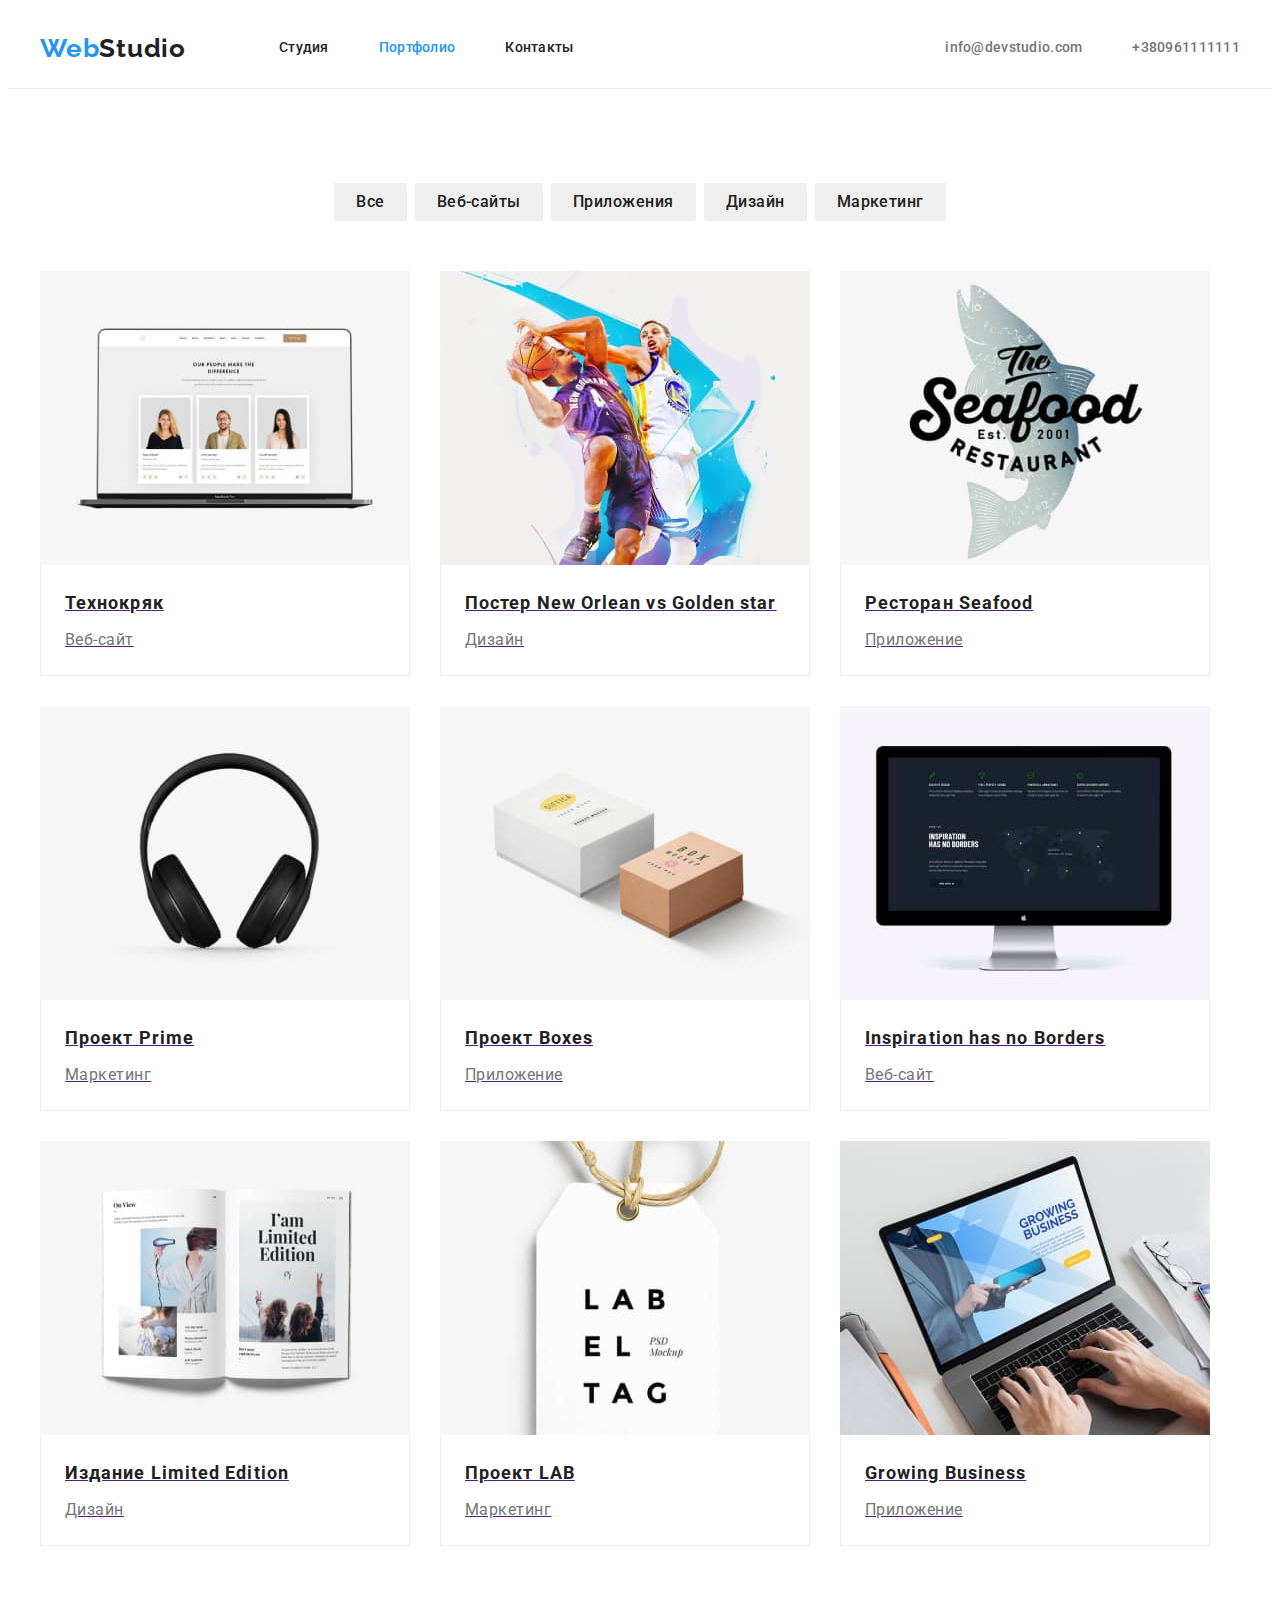
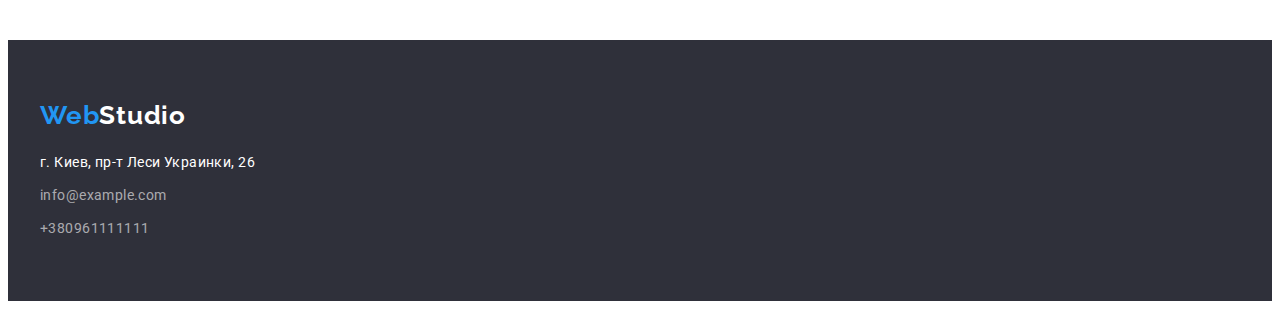
==== commit 82152d87: "Добавил исправления" ====
--- a/portfolio.html
+++ b/portfolio.html
@@ -69,11 +69,12 @@
                   alt="Ноутбук"
                   width="370"
                   height="294"
-              /></a>
-              <div class="portfolio-card">
-                <h2 class="services-name">Технокряк</h2>
-                <p class="services-text">Веб-сайт</p>
-              </div>
+                />
+                <div class="portfolio-card">
+                  <h2 class="services-name">Технокряк</h2>
+                  <p class="services-text">Веб-сайт</p>
+                </div></a
+              >
             </li>
             <li class="services-item">
               <a href=""
@@ -82,11 +83,12 @@
                   alt="Баскетболисты"
                   width="370"
                   height="294"
-              /></a>
-              <div class="portfolio-card">
-                <h2 class="services-name">Постер New Orlean vs Golden star</h2>
-                <p class="services-text">Дизайн</p>
-              </div>
+                />
+                <div class="portfolio-card">
+                  <h2 class="services-name">Постер New Orlean vs Golden star</h2>
+                  <p class="services-text">Дизайн</p>
+                </div></a
+              >
             </li>
             <li class="services-item">
               <a href=""
@@ -95,11 +97,12 @@
                   alt="Борд ресторана"
                   width="370"
                   height="294"
-              /></a>
-              <div class="portfolio-card">
-                <h2 class="services-name">Ресторан Seafood</h2>
-                <p class="services-text">Приложение</p>
-              </div>
+                />
+                <div class="portfolio-card">
+                  <h2 class="services-name">Ресторан Seafood</h2>
+                  <p class="services-text">Приложение</p>
+                </div></a
+              >
             </li>
             <li class="services-item">
               <a href=""
@@ -108,11 +111,12 @@
                   alt="Наушники"
                   width="370"
                   height="294"
-              /></a>
-              <div class="portfolio-card">
-                <h2 class="services-name">Проект Prime</h2>
-                <p class="services-text">Маркетинг</p>
-              </div>
+                />
+                <div class="portfolio-card">
+                  <h2 class="services-name">Проект Prime</h2>
+                  <p class="services-text">Маркетинг</p>
+                </div></a
+              >
             </li>
             <li class="services-item">
               <a href=""
@@ -121,11 +125,12 @@
                   alt="Две коробки"
                   width="370"
                   height="294"
-              /></a>
-              <div class="portfolio-card">
-                <h2 class="services-name">Проект Boxes</h2>
-                <p class="services-text">Приложение</p>
-              </div>
+                />
+                <div class="portfolio-card">
+                  <h2 class="services-name">Проект Boxes</h2>
+                  <p class="services-text">Приложение</p>
+                </div></a
+              >
             </li>
             <li class="services-item">
               <a href=""
@@ -134,11 +139,12 @@
                   alt="Монитор"
                   width="370"
                   height="294"
-              /></a>
-              <div class="portfolio-card">
-                <h2 class="services-name">Inspiration has no Borders</h2>
-                <p class="services-text">Веб-сайт</p>
-              </div>
+                />
+                <div class="portfolio-card">
+                  <h2 class="services-name">Inspiration has no Borders</h2>
+                  <p class="services-text">Веб-сайт</p>
+                </div></a
+              >
             </li>
             <li class="services-item">
               <a href=""
@@ -147,11 +153,12 @@
                   alt="Открытая книга"
                   width="370"
                   height="294"
-              /></a>
-              <div class="portfolio-card">
-                <h2 class="services-name">Издание Limited Edition</h2>
-                <p class="services-text">Дизайн</p>
-              </div>
+                />
+                <div class="portfolio-card">
+                  <h2 class="services-name">Издание Limited Edition</h2>
+                  <p class="services-text">Дизайн</p>
+                </div></a
+              >
             </li>
             <li class="services-item">
               <a href=""
@@ -160,11 +167,12 @@
                   alt="Рекламный брелок"
                   width="370"
                   height="294"
-              /></a>
-              <div class="portfolio-card">
-                <h2 class="services-name">Проект LAB</h2>
-                <p class="services-text">Маркетинг</p>
-              </div>
+                />
+                <div class="portfolio-card">
+                  <h2 class="services-name">Проект LAB</h2>
+                  <p class="services-text">Маркетинг</p>
+                </div></a
+              >
             </li>
             <li class="services-item">
               <a href=""
@@ -173,11 +181,12 @@
                   alt="Пальцы на клавиатуре ноутбука"
                   width="370"
                   height="294"
-              /></a>
-              <div class="portfolio-card">
-                <h2 class="services-name">Growing Business</h2>
-                <p class="services-text">Приложение</p>
-              </div>
+                />
+                <div class="portfolio-card">
+                  <h2 class="services-name">Growing Business</h2>
+                  <p class="services-text">Приложение</p>
+                </div></a
+              >
             </li>
           </ul>
         </div>
--- a/css/styles.css
+++ b/css/styles.css
@@ -25,9 +25,12 @@
 
 
 body {
+  background-color: var(--main-color);
+  color: var(--accent-cl);
+
   font-family: var(--main-font);
-  background-color: var(--main-color);
-  color: var(--accent-cl);
+  font-size: 14px;
+  letter-spacing: 0.03;
 }
 
 h1,
@@ -77,7 +80,7 @@
 
 .container {
 
-  /*outline: 1px solid red;*/
+  /* outline: 1px solid red; */
 
   width: 1200px;
   padding-left: 15px;
@@ -198,15 +201,19 @@
 /* --Hero section-- */
 
 .hero {
-  text-align: center;
-
-  background-color: var(--third-color); 
+  padding: 200px 0;
+
+  background-color: var(--third-color);  
+
+  text-align: center;
 }
 .hero-title {
   display: block;
   text-align: center;
-  max-width: 696px;
-  margin: 0 auto;
+  width: 696px;
+  margin-right: auto;
+  margin-bottom: 30px;
+  margin-left: auto;
   
   color: var(--main-text-cl);
 
@@ -219,15 +226,14 @@
 }
 
 .hero-btn {
-  display: flex;
+  display: inline-block;
   padding: 10px 32px;
-  margin-top: 35px;
   margin-right: auto;
   margin-left: auto;
   margin-bottom: 0;
   min-width: 200px;
   min-height: 50px;
-  box-shadow: 0px 4px 4px rgba(0, 0, 0, 0.15);
+  border: none;
   border-radius: 4px;
 
   background-color: var(--btn-color);
@@ -236,12 +242,12 @@
   align-items: center;
   text-align: center;
   letter-spacing: 0.06em;
+  font-style: normal;
   box-shadow: 0px 4px 4px rgba(0, 0, 0, 0.15);
-  border-radius: 4px;
   font-family: inherit;
   font-weight: 700;
   font-size: 16px;
-  line-height: 1.19;
+  line-height: 1.88;
   cursor: pointer;
 } 
 
@@ -299,7 +305,10 @@
     
  /* --work section-- */
 
-.work-title {
+.work {
+  padding-top: 0;
+}
+ .work-title {
   margin-bottom: 50px;
 
   color: var(--accent-cl);
@@ -348,6 +357,7 @@
 
 .team-item {
   margin-right: 30px;
+  border-radius: 0px 0px 4px 4px;
 }
 
 .team-item:last-child {
@@ -394,11 +404,10 @@
   background-color: var(--third-color);
 }
 
-.logo {
-  margin-bottom: 20px;
-}
 
 .address {
+  margin-top: 20px;
+
   font-style: normal;
 }
 
@@ -474,28 +483,31 @@
   margin-bottom: 50px;
 }
 
-.filter-list-btn:last-child {
-  margin-right: 0;
-}
-
 .btn-item {
   margin-right: 8px;
 
-  color: var(--accent-cl);
   background-color: var(--second-color);
+}
+
+.btn-item:last-child {
+  margin-right: 0;
+}
+
+.btn-filter {
+  padding: 6px 22px;
+  border: none;
+  border-radius: 4px;
+  
+  color: var(--accent-cl);
 
   font-family: inherit;
+  font-style: normal;
   font-weight: 500;
   font-size: 16px;
   line-height: 1.62;
   text-align: center;
-  letter-spacing: 0.03em; 
+  letter-spacing: 0.03em;
   cursor: pointer;
-}
-
-.btn-filter {
-  padding: 6px 22px;
-  border-radius: 4px;
 }
 .btn-filter:hover, .btn-filter:focus {
   background-color: var(--btn-color);
@@ -505,16 +517,12 @@
 .services {
   display: flex;
   flex-wrap: wrap;
-
-  /*background-color: var(--section-color);*/
 }
 
 .services-item {
   width: 370px;
   margin-right: 30px;
   margin-bottom: 30px;
-  
-  background-color: var(--main-color);
 }
 
 .services-item:nth-child(3n) {
@@ -526,16 +534,15 @@
 } 
 
 .portfolio-card {
-    display: block;
-    padding: 20px 24px;
-    border-right: 1px solid var(--border-color);
-    border-bottom: 1px solid var(--border-color);
-    border-left: 1px solid var(--border-color);
-
-    background-color: var(--main-color);
+  padding: 20px 24px;
+  border-right: 1px solid var(--border-color);
+  border-bottom: 1px solid var(--border-color);
+  border-left: 1px solid var(--border-color);
 }
 
 .services-name {
+  margin-bottom: 4px;
+
   color: var(--accent-cl);
 
   font-weight: 700;
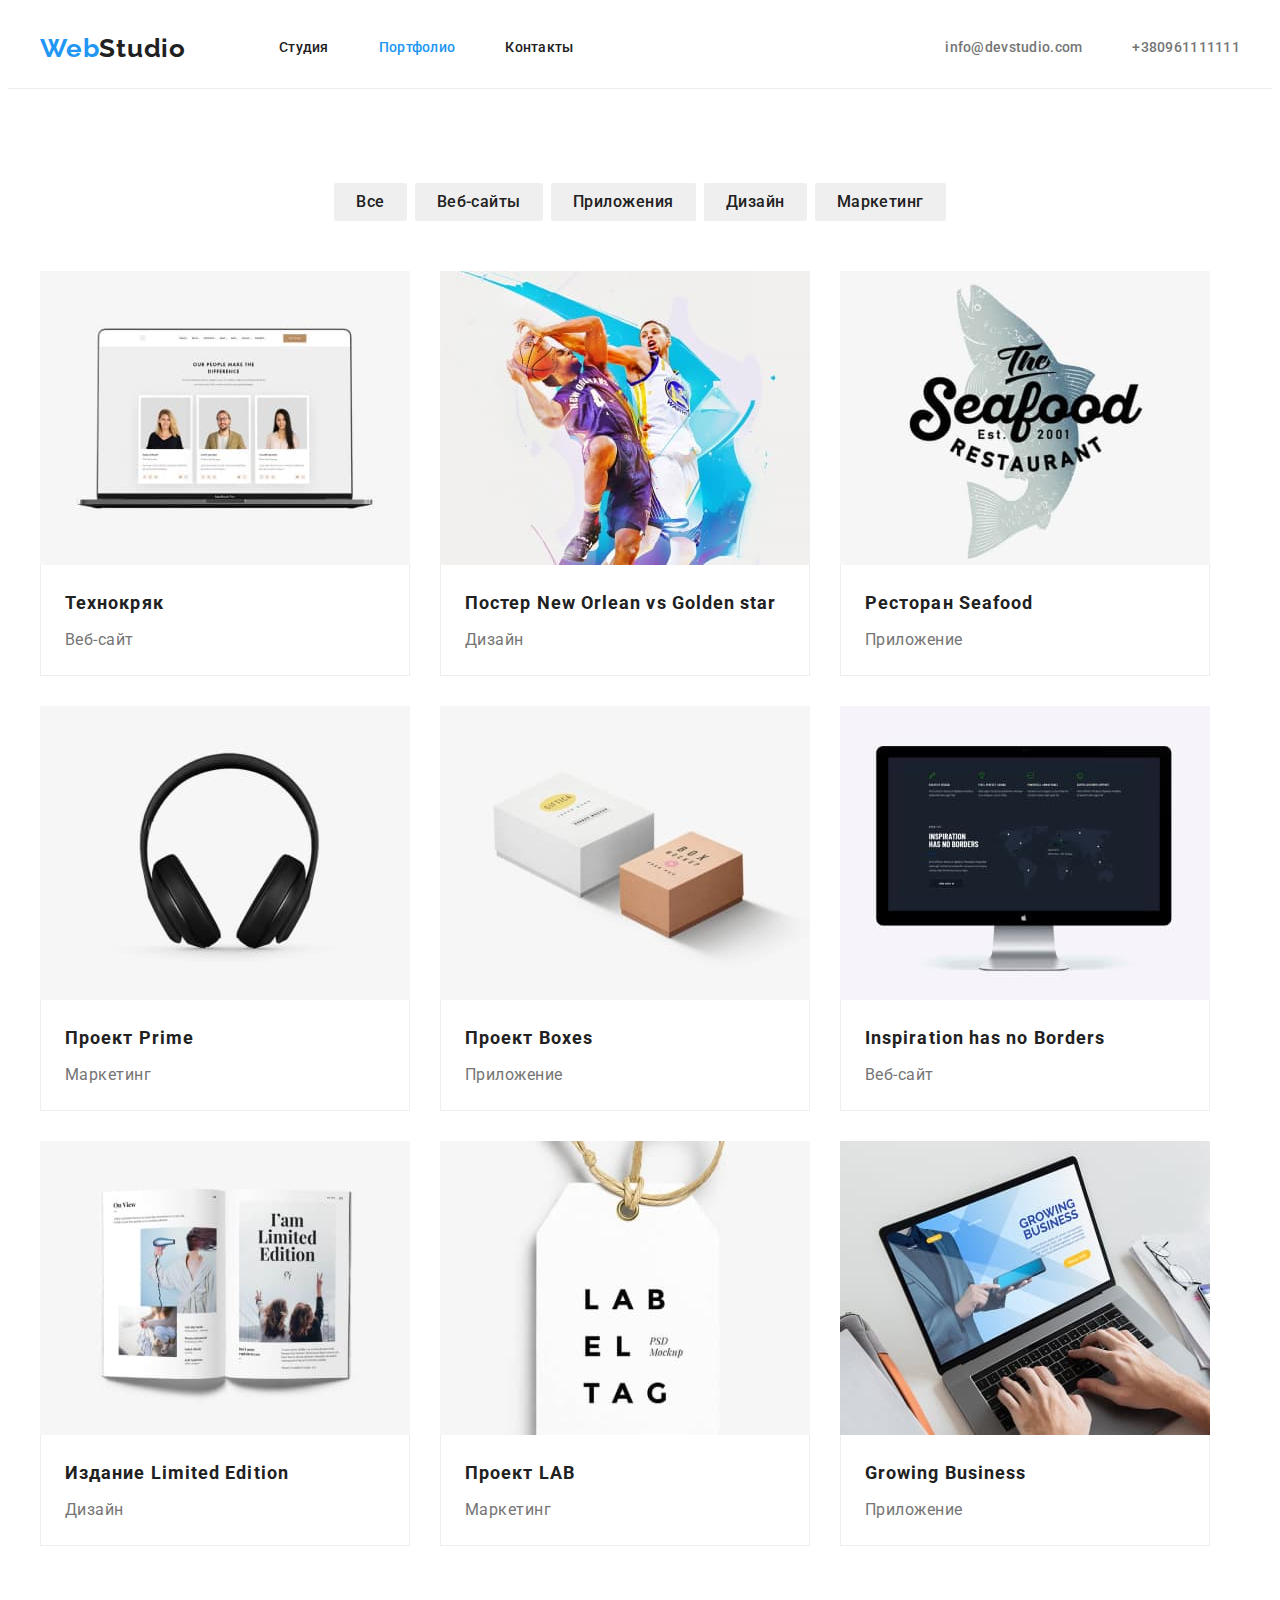
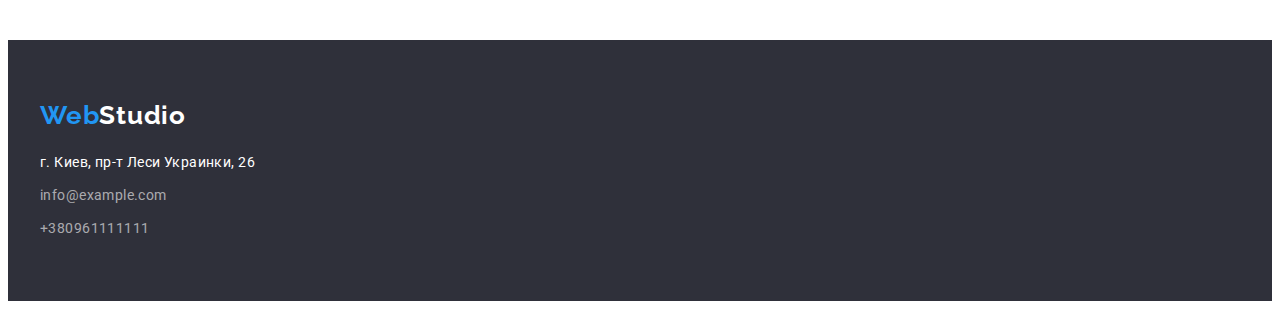
==== commit 72f83b2f: "Закончил домашнее задание №3" ====
--- a/portfolio.html
+++ b/portfolio.html
@@ -63,7 +63,7 @@
           </ul>
           <ul class="services list">
             <li class="services-item">
-              <a href=""
+              <a class="link" href=""
                 ><img
                   src="./images/img-portfolio/technocryac.jpg"
                   alt="Ноутбук"
@@ -77,7 +77,7 @@
               >
             </li>
             <li class="services-item">
-              <a href=""
+              <a class="link" href=""
                 ><img
                   src="./images/img-portfolio/poster.jpg"
                   alt="Баскетболисты"
@@ -91,7 +91,7 @@
               >
             </li>
             <li class="services-item">
-              <a href=""
+              <a class="link" href=""
                 ><img
                   src="./images/img-portfolio/restaurant.jpg"
                   alt="Борд ресторана"
@@ -105,7 +105,7 @@
               >
             </li>
             <li class="services-item">
-              <a href=""
+              <a class="link" href=""
                 ><img
                   src="./images/img-portfolio/project.jpg"
                   alt="Наушники"
@@ -119,7 +119,7 @@
               >
             </li>
             <li class="services-item">
-              <a href=""
+              <a class="link" href=""
                 ><img
                   src="./images/img-portfolio/boxes.jpg"
                   alt="Две коробки"
@@ -133,7 +133,7 @@
               >
             </li>
             <li class="services-item">
-              <a href=""
+              <a class="link" href=""
                 ><img
                   src="./images/img-portfolio/edition.jpg"
                   alt="Монитор"
@@ -147,7 +147,7 @@
               >
             </li>
             <li class="services-item">
-              <a href=""
+              <a class="link" href=""
                 ><img
                   src="./images/img-portfolio/limited.jpg"
                   alt="Открытая книга"
@@ -161,7 +161,7 @@
               >
             </li>
             <li class="services-item">
-              <a href=""
+              <a class="link" href=""
                 ><img
                   src="./images/img-portfolio/lab.jpg"
                   alt="Рекламный брелок"
@@ -175,7 +175,7 @@
               >
             </li>
             <li class="services-item">
-              <a href=""
+              <a class="link" href=""
                 ><img
                   src="./images/img-portfolio/bisness.jpg"
                   alt="Пальцы на клавиатуре ноутбука"
